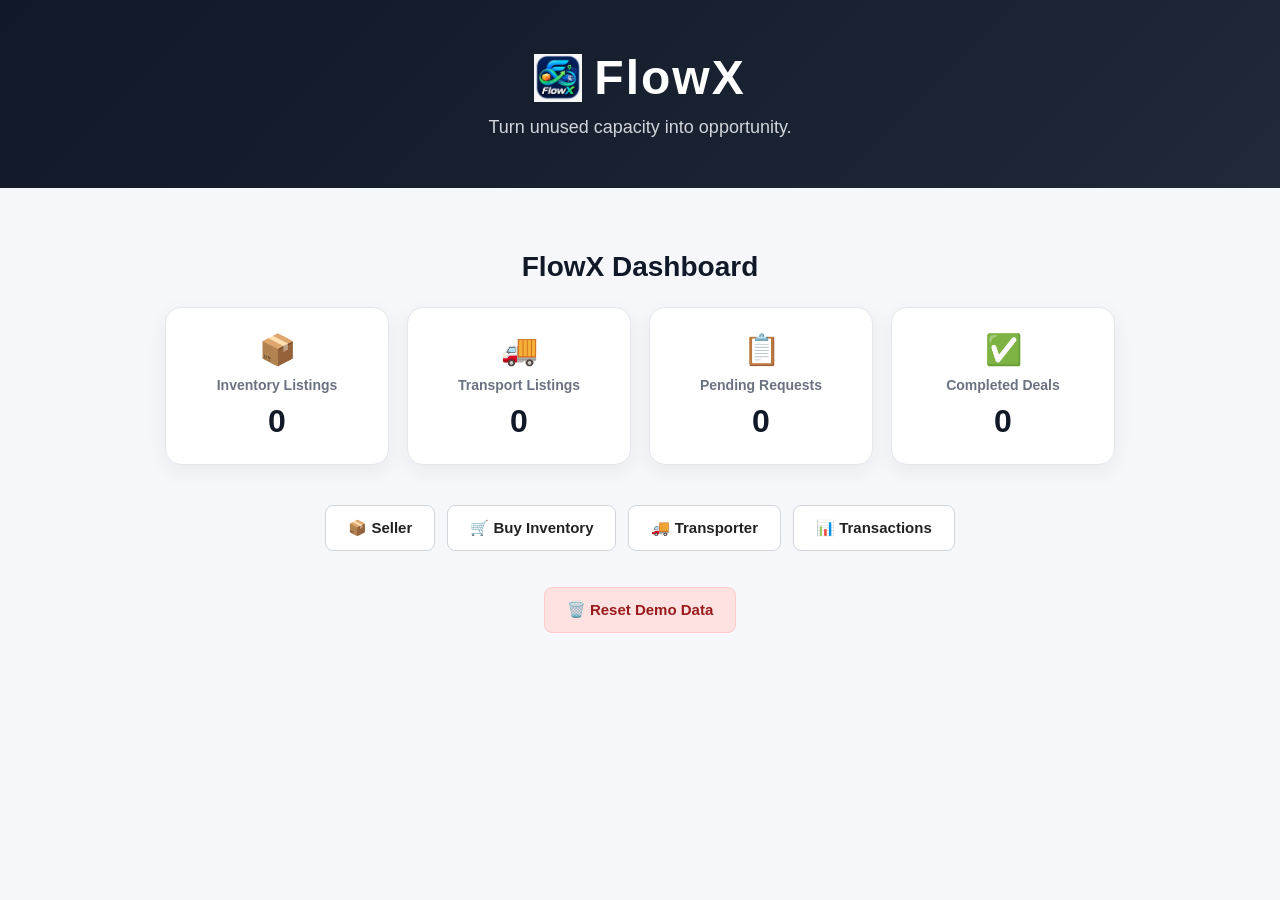
==== index.html @ 05cb62f9 "Enhance header with brand logo and layout Added a brand logo to the header and improved the layout." ====
<!DOCTYPE html>
<html lang="en">

<head>
    <meta charset="UTF-8">
    <meta name="viewport" content="width=device-width, initial-scale=1.0">

    <title>FlowX - Dashboard</title>

    <link rel="stylesheet" href="style.css">
</head>

<body>

    <header>
        <div class="brand">
    <img src="flowx-icon.png" alt="FlowX logo">
    <h1>FlowX</h1>
</div>
        <p>Turn unused capacity into opportunity.</p>
    </header>

    <main>

        <!-- =========================
             DASHBOARD
             ========================= -->

        <div id="dashboard">

            <h2>FlowX Dashboard</h2>

            <div class="dashboard-container">

                <div class="dashboard-card">
                    <h3>📦</h3>
                    <p>Inventory Listings</p>
                    <strong id="inventoryCount">0</strong>
                </div>

                <div class="dashboard-card">
                    <h3>🚚</h3>
                    <p>Transport Listings</p>
                    <strong id="transportCount">0</strong>
                </div>

                <div class="dashboard-card">
                    <h3>📋</h3>
                    <p>Pending Requests</p>
                    <strong id="requestCount">0</strong>
                </div>

                <div class="dashboard-card">
                    <h3>✅</h3>
                    <p>Completed Deals</p>
                    <strong id="transactionCount">0</strong>
                </div>

            </div>

        </div>


        <!-- =========================
             NAVIGATION
             ========================= -->

        <div class="flowx-navigation">

            <button onclick="window.location.href='seller.html'">
                📦 Seller
            </button>

            <button onclick="window.location.href='inventory.html'">
                🛒 Buy Inventory
            </button>

            <button onclick="window.location.href='transport.html'">
                🚚 Transporter
            </button>

            <button onclick="window.location.href='transactions.html'">
                📊 Transactions
            </button>

        </div>


        <!-- =========================
             RESET DEMO
             ========================= -->

        <button
            onclick="resetFlowXData()"
            class="reset-button">
            🗑️ Reset Demo Data
        </button>

        <div id="message"></div>

    </main>

    <script src="script.js"></script>

</body>

</html>
---- style.css ----
/* =========================
   FLOWX - MAIN STYLES
   ========================= */

* {
    box-sizing: border-box;
}

body {
    font-family: Arial, sans-serif;
    margin: 0;
    background: #f5f7fb;
    color: #222;
}


/* =========================
   HEADER
   ========================= */

header {
    background: linear-gradient(135deg, #111827, #1f2937);
    color: white;
    padding: 50px 20px;
    text-align: center;
}

header h1 {
    margin: 0;
    font-size: 48px;
    letter-spacing: 2px;
}

header p {
    margin: 12px 0 0;
    font-size: 18px;
    color: #d1d5db;
}


/* =========================
   MAIN
   ========================= */

main {
    max-width: 1100px;
    margin: auto;
    padding: 40px 20px;
    text-align: center;
}


/* =========================
   MAIN NAVIGATION BUTTONS
   ========================= */

main > button {
    background: white;
    color: #222;
    border: 1px solid #d1d5db;
    padding: 13px 22px;
    margin: 6px;
    border-radius: 8px;
    cursor: pointer;
    font-size: 15px;
    font-weight: 600;

    transition:
        transform 0.2s,
        box-shadow 0.2s,
        background 0.2s;
}

main > button:hover {
    transform: translateY(-2px);
    background: #f9fafb;
    box-shadow:
        0 5px 15px rgba(0, 0, 0, 0.08);
}


/* =========================
   FLOWX NAVIGATION
   ========================= */

.flowx-navigation {
    display: flex;
    justify-content: center;
    align-items: center;
    flex-wrap: wrap;
    gap: 12px;
    margin: 25px 0 30px;
}

.flowx-navigation button {
    background: white;
    color: #222;
    border: 1px solid #d1d5db;

    padding: 13px 22px;

    border-radius: 8px;
    cursor: pointer;

    font-size: 15px;
    font-weight: 600;

    transition:
        transform 0.2s,
        box-shadow 0.2s,
        background 0.2s;
}

.flowx-navigation button:hover {
    transform: translateY(-2px);
    background: #f9fafb;
    box-shadow:
        0 5px 15px rgba(0, 0, 0, 0.08);
}


/* =========================
   FORMS
   ========================= */

#sellerForm,
#transportForm {
    display: none;

    background: white;

    padding: 30px;
    margin: 35px auto;

    max-width: 520px;

    border-radius: 14px;

    box-shadow:
        0 8px 25px rgba(0, 0, 0, 0.08);

    text-align: center;
}

#sellerForm h2,
#transportForm h2 {
    margin-top: 0;
    margin-bottom: 25px;
    font-size: 24px;
}


/* =========================
   INPUTS
   ========================= */

input {
    display: block;

    width: 100%;
    max-width: 420px;

    padding: 13px 14px;

    margin: 12px auto;

    border: 1px solid #d1d5db;
    border-radius: 8px;

    font-size: 15px;

    outline: none;

    transition:
        border 0.2s,
        box-shadow 0.2s;
}

input:focus {
    border-color: #2563eb;

    box-shadow:
        0 0 0 3px rgba(37, 99, 235, 0.12);
}


/* =========================
   SELECT
   ========================= */

select {
    display: block;

    width: 100%;
    max-width: 420px;

    padding: 13px 14px;

    margin: 12px auto;

    border: 1px solid #d1d5db;
    border-radius: 8px;

    font-size: 15px;

    background: white;
    cursor: pointer;
}

select:focus {
    border-color: #2563eb;

    outline: none;

    box-shadow:
        0 0 0 3px rgba(37, 99, 235, 0.12);
}


/* =========================
   FORM BUTTONS
   ========================= */

#sellerForm button,
#transportForm button {
    background: #2563eb;

    color: white;

    border: none;

    padding: 13px 24px;

    border-radius: 8px;

    cursor: pointer;

    font-size: 15px;
    font-weight: 600;

    margin-top: 10px;

    transition:
        background 0.2s,
        transform 0.2s;
}

#sellerForm button:hover,
#transportForm button:hover {
    background: #1d4ed8;

    transform: translateY(-1px);
}


/* =========================
   MESSAGE AREA
   ========================= */

#message {
    margin-top: 40px;
}


/* =========================
   INVENTORY GRID
   ========================= */

.inventory-container {
    display: flex;

    flex-wrap: wrap;

    justify-content: center;

    gap: 22px;

    margin-top: 25px;
}


/* =========================
   INVENTORY CARD
   ========================= */

.inventory-card {
    background: white;

    width: 300px;

    padding: 24px;

    border-radius: 14px;

    text-align: left;

    border: 1px solid #e5e7eb;

    box-shadow:
        0 6px 20px rgba(0, 0, 0, 0.06);

    transition:
        transform 0.2s,
        box-shadow 0.2s;
}

.inventory-card:hover {
    transform: translateY(-4px);

    box-shadow:
        0 12px 28px rgba(0, 0, 0, 0.10);
}

.inventory-card h3 {
    margin-top: 0;

    margin-bottom: 18px;

    font-size: 20px;
}

.inventory-card p {
    margin: 9px 0;

    color: #4b5563;

    line-height: 1.5;
}


/* =========================
   INVENTORY INPUT
   ========================= */

.inventory-card label {
    display: block;

    margin-top: 18px;
    margin-bottom: 6px;

    font-weight: bold;

    color: #374151;
}

.inventory-card input {
    width: 100%;

    margin: 6px 0 12px;
}


/* =========================
   REQUEST BUTTON
   ========================= */

.request-button {
    width: 100%;

    margin: 12px 0 0;

    padding: 12px;

    background: #2563eb;

    color: white;

    border: none;

    border-radius: 8px;

    cursor: pointer;

    font-size: 15px;

    font-weight: 600;

    transition:
        background 0.2s,
        transform 0.2s;
}

.request-button:hover {
    background: #1d4ed8;

    transform: translateY(-1px);
}


/* =========================
   TRANSPORT MATCH
   ========================= */

.transport-match {
    margin-top: 18px;

    padding: 16px;

    background: #f0fdf4;

    border: 1px solid #bbf7d0;

    border-radius: 10px;
}

.transport-match h4 {
    margin-top: 0;

    margin-bottom: 12px;

    font-size: 16px;
}

.transport-match p {
    margin: 6px 0;

    color: #166534;
}


/* =========================
   GENERAL BUTTONS
   INSIDE REQUEST CARDS
   ========================= */

.inventory-card button:not(.request-button) {
    padding: 10px 14px;

    margin: 10px 5px 0 0;

    border: none;

    border-radius: 7px;

    cursor: pointer;

    background: #2563eb;

    color: white;

    font-size: 14px;
}

.inventory-card button:not(.request-button):hover {
    background: #1d4ed8;

    transform: translateY(-1px);
}


/* =========================
   RESET BUTTON
   ========================= */

.reset-button {
    background: #fee2e2 !important;

    color: #991b1b !important;

    border: 1px solid #fecaca !important;
}

.reset-button:hover {
    background: #fecaca !important;
}


/* =========================
   FLOWX DASHBOARD
   ========================= */

#dashboard {
    margin-bottom: 40px;
}

#dashboard h2 {
    margin-bottom: 24px;

    font-size: 28px;

    color: #111827;
}

.dashboard-container {
    display: grid;

    grid-template-columns: repeat(4, 1fr);

    gap: 18px;

    max-width: 950px;

    margin: auto;
}

.dashboard-card {
    background: white;

    padding: 24px 18px;

    border-radius: 16px;

    border: 1px solid #e5e7eb;

    box-shadow:
        0 6px 20px rgba(0, 0, 0, 0.06);

    transition:
        transform 0.2s,
        box-shadow 0.2s;
}

.dashboard-card:hover {
    transform: translateY(-4px);

    box-shadow:
        0 12px 28px rgba(0, 0, 0, 0.10);
}

.dashboard-card h3 {
    font-size: 30px;

    margin: 0 0 10px;
}

.dashboard-card p {
    margin: 0;

    color: #6b7280;

    font-size: 14px;

    font-weight: 600;
}

.dashboard-card strong {
    display: block;

    margin-top: 10px;

    font-size: 32px;

    color: #111827;
}


/* =========================
   MOBILE RESPONSIVE
   ========================= */

@media screen and (max-width: 600px) {

    header {
        padding: 35px 15px;
    }

    header h1 {
        font-size: 38px;
    }

    header p {
        font-size: 16px;
    }

    main {
        padding: 25px 15px;
    }

    main > button {
        width: 100%;
        max-width: 350px;
    }


    /* Navigation */

    .flowx-navigation {
        flex-direction: column;

        align-items: center;

        gap: 10px;

        margin: 20px 0 25px;
    }

    .flowx-navigation button {
        width: 100%;

        max-width: 350px;
    }


    /* Inventory */

    .inventory-card {
        width: 100%;

        max-width: 350px;
    }


    /* Forms */

    #sellerForm,
    #transportForm {
        width: 100%;

        padding: 22px;
    }


    /* Dashboard */

    #dashboard .dashboard-container {
        display: grid !important;

        grid-template-columns:
            repeat(2, minmax(0, 1fr)) !important;

        gap: 12px !important;

        width: 100%;
    }

    #dashboard .dashboard-card {
        width: auto !important;

        min-width: 0;

        padding: 18px 8px;
    }
}
.brand {
    display: flex;
    align-items: center;
    justify-content: center;
    gap: 12px;
}

.brand img {
    width: 48px;
    height: 48px;
    object-fit: contain;
}

.brand h1 {
    margin: 0;
}
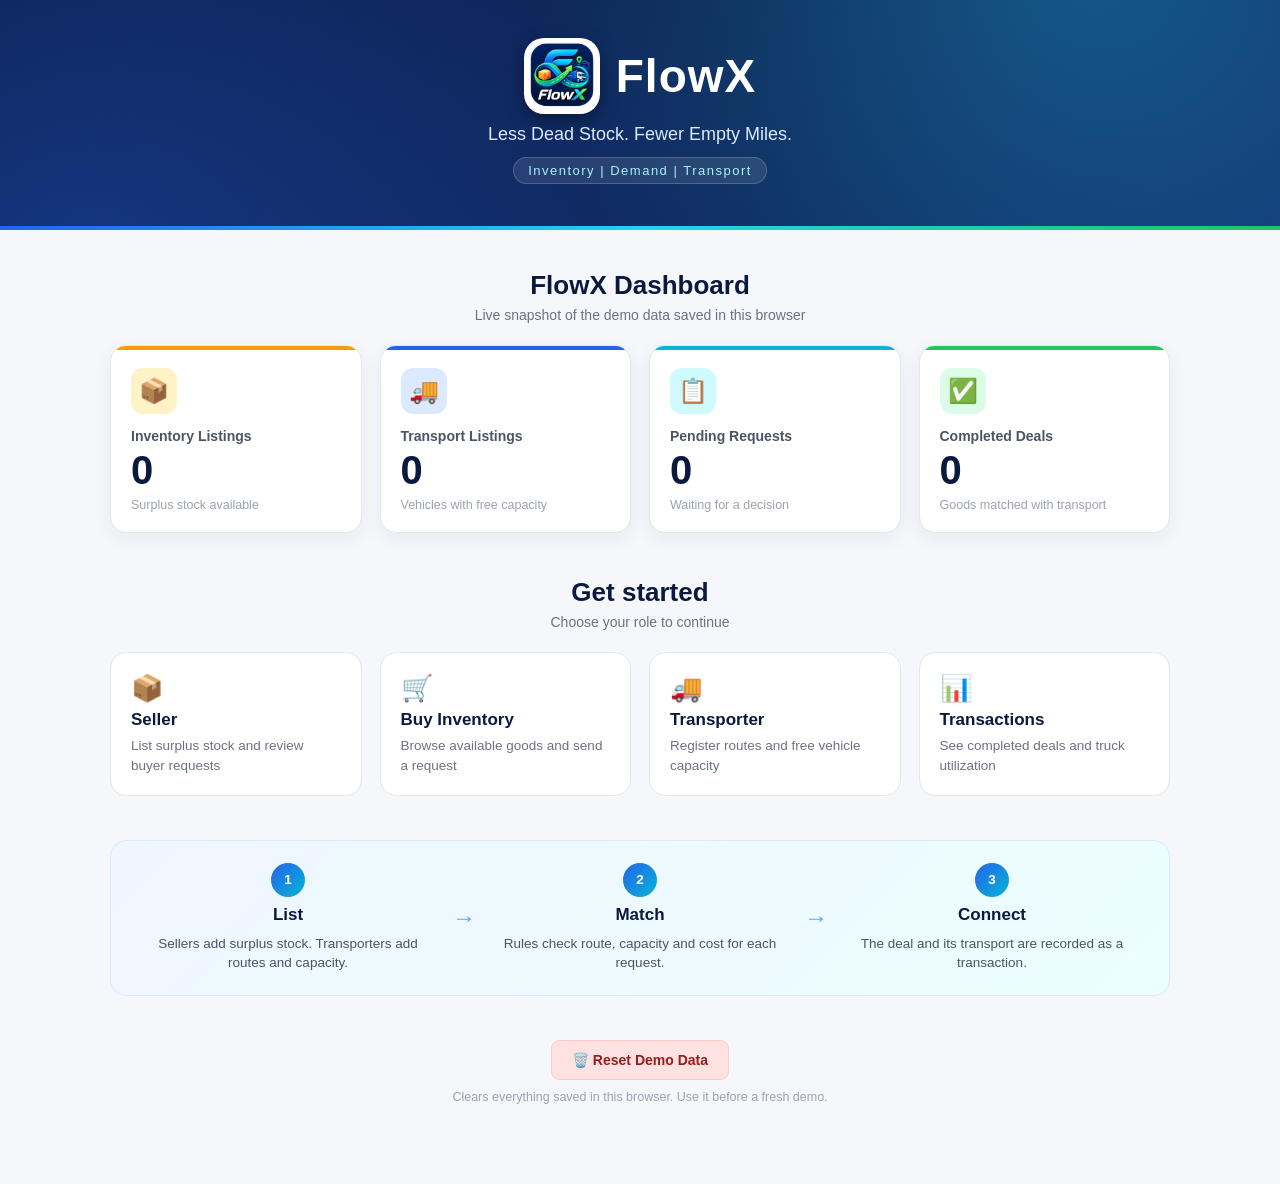
==== commit 438a7c3d: "Add files via upload" ====
--- a/index.html
+++ b/index.html
@@ -1,107 +1,166 @@
-<!DOCTYPE html>
-<html lang="en">
-
-<head>
-    <meta charset="UTF-8">
-    <meta name="viewport" content="width=device-width, initial-scale=1.0">
-
-    <title>FlowX - Dashboard</title>
-
-    <link rel="stylesheet" href="style.css">
-</head>
-
-<body>
-
-    <header>
-        <div class="brand">
-    <img src="flowx-icon.png" alt="FlowX logo">
-    <h1>FlowX</h1>
-</div>
-        <p>Turn unused capacity into opportunity.</p>
-    </header>
-
-    <main>
-
-        <!-- =========================
-             DASHBOARD
-             ========================= -->
-
-        <div id="dashboard">
-
-            <h2>FlowX Dashboard</h2>
-
-            <div class="dashboard-container">
-
-                <div class="dashboard-card">
-                    <h3>📦</h3>
-                    <p>Inventory Listings</p>
-                    <strong id="inventoryCount">0</strong>
-                </div>
-
-                <div class="dashboard-card">
-                    <h3>🚚</h3>
-                    <p>Transport Listings</p>
-                    <strong id="transportCount">0</strong>
-                </div>
-
-                <div class="dashboard-card">
-                    <h3>📋</h3>
-                    <p>Pending Requests</p>
-                    <strong id="requestCount">0</strong>
-                </div>
-
-                <div class="dashboard-card">
-                    <h3>✅</h3>
-                    <p>Completed Deals</p>
-                    <strong id="transactionCount">0</strong>
-                </div>
-
-            </div>
-
-        </div>
-
-
-        <!-- =========================
-             NAVIGATION
-             ========================= -->
-
-        <div class="flowx-navigation">
-
-            <button onclick="window.location.href='seller.html'">
-                📦 Seller
-            </button>
-
-            <button onclick="window.location.href='inventory.html'">
-                🛒 Buy Inventory
-            </button>
-
-            <button onclick="window.location.href='transport.html'">
-                🚚 Transporter
-            </button>
-
-            <button onclick="window.location.href='transactions.html'">
-                📊 Transactions
-            </button>
-
-        </div>
-
-
-        <!-- =========================
-             RESET DEMO
-             ========================= -->
-
-        <button
-            onclick="resetFlowXData()"
-            class="reset-button">
-            🗑️ Reset Demo Data
-        </button>
-
-        <div id="message"></div>
-
-    </main>
-
-    <script src="script.js"></script>
-
-</body>
-
-</html>
+<!DOCTYPE html>
+<html lang="en">
+
+<head>
+    <meta charset="UTF-8">
+    <meta name="viewport" content="width=device-width, initial-scale=1.0">
+
+    <title>FlowX - Dashboard</title>
+
+    <link rel="stylesheet" href="style.css">
+</head>
+
+<body>
+
+    <header>
+        <div class="brand">
+            <img src="flowx-icon.png" alt="FlowX logo">
+            <h1>FlowX</h1>
+        </div>
+        <p>Less Dead Stock. Fewer Empty Miles.</p>
+        <span class="header-sub">Inventory | Demand | Transport</span>
+    </header>
+
+    <main>
+
+        <!-- =========================
+             DASHBOARD
+             ========================= -->
+
+        <section id="dashboard">
+
+            <div class="section-head">
+                <h2>FlowX Dashboard</h2>
+                <p>Live snapshot of the demo data saved in this browser</p>
+            </div>
+
+            <div class="dashboard-container">
+
+                <div class="dashboard-card card-inventory">
+                    <span class="card-icon">📦</span>
+                    <p>Inventory Listings</p>
+                    <strong id="inventoryCount">0</strong>
+                    <small>Surplus stock available</small>
+                </div>
+
+                <div class="dashboard-card card-transport">
+                    <span class="card-icon">🚚</span>
+                    <p>Transport Listings</p>
+                    <strong id="transportCount">0</strong>
+                    <small>Vehicles with free capacity</small>
+                </div>
+
+                <div class="dashboard-card card-requests">
+                    <span class="card-icon">📋</span>
+                    <p>Pending Requests</p>
+                    <strong id="requestCount">0</strong>
+                    <small>Waiting for a decision</small>
+                </div>
+
+                <div class="dashboard-card card-deals">
+                    <span class="card-icon">✅</span>
+                    <p>Completed Deals</p>
+                    <strong id="transactionCount">0</strong>
+                    <small>Goods matched with transport</small>
+                </div>
+
+            </div>
+
+        </section>
+
+
+        <!-- =========================
+             QUICK ACTIONS
+             ========================= -->
+
+        <section class="actions-section">
+
+            <div class="section-head">
+                <h2>Get started</h2>
+                <p>Choose your role to continue</p>
+            </div>
+
+            <div class="action-grid">
+
+                <button class="action-card" onclick="window.location.href='seller.html'">
+                    <span class="action-icon">📦</span>
+                    <span class="action-title">Seller</span>
+                    <span class="action-text">List surplus stock and review buyer requests</span>
+                </button>
+
+                <button class="action-card" onclick="window.location.href='inventory.html'">
+                    <span class="action-icon">🛒</span>
+                    <span class="action-title">Buy Inventory</span>
+                    <span class="action-text">Browse available goods and send a request</span>
+                </button>
+
+                <button class="action-card" onclick="window.location.href='transport.html'">
+                    <span class="action-icon">🚚</span>
+                    <span class="action-title">Transporter</span>
+                    <span class="action-text">Register routes and free vehicle capacity</span>
+                </button>
+
+                <button class="action-card" onclick="window.location.href='transactions.html'">
+                    <span class="action-icon">📊</span>
+                    <span class="action-title">Transactions</span>
+                    <span class="action-text">See completed deals and truck utilization</span>
+                </button>
+
+            </div>
+
+        </section>
+
+
+        <!-- =========================
+             HOW IT WORKS
+             ========================= -->
+
+        <section class="flow-section">
+
+            <div class="flow-step">
+                <span class="flow-number">1</span>
+                <strong>List</strong>
+                <span>Sellers add surplus stock. Transporters add routes and capacity.</span>
+            </div>
+
+            <span class="flow-arrow">→</span>
+
+            <div class="flow-step">
+                <span class="flow-number">2</span>
+                <strong>Match</strong>
+                <span>Rules check route, capacity and cost for each request.</span>
+            </div>
+
+            <span class="flow-arrow">→</span>
+
+            <div class="flow-step">
+                <span class="flow-number">3</span>
+                <strong>Connect</strong>
+                <span>The deal and its transport are recorded as a transaction.</span>
+            </div>
+
+        </section>
+
+
+        <!-- =========================
+             RESET DEMO
+             ========================= -->
+
+        <div class="demo-tools">
+            <button
+                onclick="resetFlowXData()"
+                class="reset-button">
+                🗑️ Reset Demo Data
+            </button>
+            <p>Clears everything saved in this browser. Use it before a fresh demo.</p>
+        </div>
+
+        <div id="message"></div>
+
+    </main>
+
+    <script src="script.js"></script>
+
+</body>
+
+</html>
--- a/style.css
+++ b/style.css
@@ -1,649 +1,895 @@
-/* =========================
-   FLOWX - MAIN STYLES
-   ========================= */
-
-* {
-    box-sizing: border-box;
-}
-
-body {
-    font-family: Arial, sans-serif;
-    margin: 0;
-    background: #f5f7fb;
-    color: #222;
-}
-
-
-/* =========================
-   HEADER
-   ========================= */
-
-header {
-    background: linear-gradient(135deg, #111827, #1f2937);
-    color: white;
-    padding: 50px 20px;
-    text-align: center;
-}
-
-header h1 {
-    margin: 0;
-    font-size: 48px;
-    letter-spacing: 2px;
-}
-
-header p {
-    margin: 12px 0 0;
-    font-size: 18px;
-    color: #d1d5db;
-}
-
-
-/* =========================
-   MAIN
-   ========================= */
-
-main {
-    max-width: 1100px;
-    margin: auto;
-    padding: 40px 20px;
-    text-align: center;
-}
-
-
-/* =========================
-   MAIN NAVIGATION BUTTONS
-   ========================= */
-
-main > button {
-    background: white;
-    color: #222;
-    border: 1px solid #d1d5db;
-    padding: 13px 22px;
-    margin: 6px;
-    border-radius: 8px;
-    cursor: pointer;
-    font-size: 15px;
-    font-weight: 600;
-
-    transition:
-        transform 0.2s,
-        box-shadow 0.2s,
-        background 0.2s;
-}
-
-main > button:hover {
-    transform: translateY(-2px);
-    background: #f9fafb;
-    box-shadow:
-        0 5px 15px rgba(0, 0, 0, 0.08);
-}
-
-
-/* =========================
-   FLOWX NAVIGATION
-   ========================= */
-
-.flowx-navigation {
-    display: flex;
-    justify-content: center;
-    align-items: center;
-    flex-wrap: wrap;
-    gap: 12px;
-    margin: 25px 0 30px;
-}
-
-.flowx-navigation button {
-    background: white;
-    color: #222;
-    border: 1px solid #d1d5db;
-
-    padding: 13px 22px;
-
-    border-radius: 8px;
-    cursor: pointer;
-
-    font-size: 15px;
-    font-weight: 600;
-
-    transition:
-        transform 0.2s,
-        box-shadow 0.2s,
-        background 0.2s;
-}
-
-.flowx-navigation button:hover {
-    transform: translateY(-2px);
-    background: #f9fafb;
-    box-shadow:
-        0 5px 15px rgba(0, 0, 0, 0.08);
-}
-
-
-/* =========================
-   FORMS
-   ========================= */
-
-#sellerForm,
-#transportForm {
-    display: none;
-
-    background: white;
-
-    padding: 30px;
-    margin: 35px auto;
-
-    max-width: 520px;
-
-    border-radius: 14px;
-
-    box-shadow:
-        0 8px 25px rgba(0, 0, 0, 0.08);
-
-    text-align: center;
-}
-
-#sellerForm h2,
-#transportForm h2 {
-    margin-top: 0;
-    margin-bottom: 25px;
-    font-size: 24px;
-}
-
-
-/* =========================
-   INPUTS
-   ========================= */
-
-input {
-    display: block;
-
-    width: 100%;
-    max-width: 420px;
-
-    padding: 13px 14px;
-
-    margin: 12px auto;
-
-    border: 1px solid #d1d5db;
-    border-radius: 8px;
-
-    font-size: 15px;
-
-    outline: none;
-
-    transition:
-        border 0.2s,
-        box-shadow 0.2s;
-}
-
-input:focus {
-    border-color: #2563eb;
-
-    box-shadow:
-        0 0 0 3px rgba(37, 99, 235, 0.12);
-}
-
-
-/* =========================
-   SELECT
-   ========================= */
-
-select {
-    display: block;
-
-    width: 100%;
-    max-width: 420px;
-
-    padding: 13px 14px;
-
-    margin: 12px auto;
-
-    border: 1px solid #d1d5db;
-    border-radius: 8px;
-
-    font-size: 15px;
-
-    background: white;
-    cursor: pointer;
-}
-
-select:focus {
-    border-color: #2563eb;
-
-    outline: none;
-
-    box-shadow:
-        0 0 0 3px rgba(37, 99, 235, 0.12);
-}
-
-
-/* =========================
-   FORM BUTTONS
-   ========================= */
-
-#sellerForm button,
-#transportForm button {
-    background: #2563eb;
-
-    color: white;
-
-    border: none;
-
-    padding: 13px 24px;
-
-    border-radius: 8px;
-
-    cursor: pointer;
-
-    font-size: 15px;
-    font-weight: 600;
-
-    margin-top: 10px;
-
-    transition:
-        background 0.2s,
-        transform 0.2s;
-}
-
-#sellerForm button:hover,
-#transportForm button:hover {
-    background: #1d4ed8;
-
-    transform: translateY(-1px);
-}
-
-
-/* =========================
-   MESSAGE AREA
-   ========================= */
-
-#message {
-    margin-top: 40px;
-}
-
-
-/* =========================
-   INVENTORY GRID
-   ========================= */
-
-.inventory-container {
-    display: flex;
-
-    flex-wrap: wrap;
-
-    justify-content: center;
-
-    gap: 22px;
-
-    margin-top: 25px;
-}
-
-
-/* =========================
-   INVENTORY CARD
-   ========================= */
-
-.inventory-card {
-    background: white;
-
-    width: 300px;
-
-    padding: 24px;
-
-    border-radius: 14px;
-
-    text-align: left;
-
-    border: 1px solid #e5e7eb;
-
-    box-shadow:
-        0 6px 20px rgba(0, 0, 0, 0.06);
-
-    transition:
-        transform 0.2s,
-        box-shadow 0.2s;
-}
-
-.inventory-card:hover {
-    transform: translateY(-4px);
-
-    box-shadow:
-        0 12px 28px rgba(0, 0, 0, 0.10);
-}
-
-.inventory-card h3 {
-    margin-top: 0;
-
-    margin-bottom: 18px;
-
-    font-size: 20px;
-}
-
-.inventory-card p {
-    margin: 9px 0;
-
-    color: #4b5563;
-
-    line-height: 1.5;
-}
-
-
-/* =========================
-   INVENTORY INPUT
-   ========================= */
-
-.inventory-card label {
-    display: block;
-
-    margin-top: 18px;
-    margin-bottom: 6px;
-
-    font-weight: bold;
-
-    color: #374151;
-}
-
-.inventory-card input {
-    width: 100%;
-
-    margin: 6px 0 12px;
-}
-
-
-/* =========================
-   REQUEST BUTTON
-   ========================= */
-
-.request-button {
-    width: 100%;
-
-    margin: 12px 0 0;
-
-    padding: 12px;
-
-    background: #2563eb;
-
-    color: white;
-
-    border: none;
-
-    border-radius: 8px;
-
-    cursor: pointer;
-
-    font-size: 15px;
-
-    font-weight: 600;
-
-    transition:
-        background 0.2s,
-        transform 0.2s;
-}
-
-.request-button:hover {
-    background: #1d4ed8;
-
-    transform: translateY(-1px);
-}
-
-
-/* =========================
-   TRANSPORT MATCH
-   ========================= */
-
-.transport-match {
-    margin-top: 18px;
-
-    padding: 16px;
-
-    background: #f0fdf4;
-
-    border: 1px solid #bbf7d0;
-
-    border-radius: 10px;
-}
-
-.transport-match h4 {
-    margin-top: 0;
-
-    margin-bottom: 12px;
-
-    font-size: 16px;
-}
-
-.transport-match p {
-    margin: 6px 0;
-
-    color: #166534;
-}
-
-
-/* =========================
-   GENERAL BUTTONS
-   INSIDE REQUEST CARDS
-   ========================= */
-
-.inventory-card button:not(.request-button) {
-    padding: 10px 14px;
-
-    margin: 10px 5px 0 0;
-
-    border: none;
-
-    border-radius: 7px;
-
-    cursor: pointer;
-
-    background: #2563eb;
-
-    color: white;
-
-    font-size: 14px;
-}
-
-.inventory-card button:not(.request-button):hover {
-    background: #1d4ed8;
-
-    transform: translateY(-1px);
-}
-
-
-/* =========================
-   RESET BUTTON
-   ========================= */
-
-.reset-button {
-    background: #fee2e2 !important;
-
-    color: #991b1b !important;
-
-    border: 1px solid #fecaca !important;
-}
-
-.reset-button:hover {
-    background: #fecaca !important;
-}
-
-
-/* =========================
-   FLOWX DASHBOARD
-   ========================= */
-
-#dashboard {
-    margin-bottom: 40px;
-}
-
-#dashboard h2 {
-    margin-bottom: 24px;
-
-    font-size: 28px;
-
-    color: #111827;
-}
-
-.dashboard-container {
-    display: grid;
-
-    grid-template-columns: repeat(4, 1fr);
-
-    gap: 18px;
-
-    max-width: 950px;
-
-    margin: auto;
-}
-
-.dashboard-card {
-    background: white;
-
-    padding: 24px 18px;
-
-    border-radius: 16px;
-
-    border: 1px solid #e5e7eb;
-
-    box-shadow:
-        0 6px 20px rgba(0, 0, 0, 0.06);
-
-    transition:
-        transform 0.2s,
-        box-shadow 0.2s;
-}
-
-.dashboard-card:hover {
-    transform: translateY(-4px);
-
-    box-shadow:
-        0 12px 28px rgba(0, 0, 0, 0.10);
-}
-
-.dashboard-card h3 {
-    font-size: 30px;
-
-    margin: 0 0 10px;
-}
-
-.dashboard-card p {
-    margin: 0;
-
-    color: #6b7280;
-
-    font-size: 14px;
-
-    font-weight: 600;
-}
-
-.dashboard-card strong {
-    display: block;
-
-    margin-top: 10px;
-
-    font-size: 32px;
-
-    color: #111827;
-}
-
-
-/* =========================
-   MOBILE RESPONSIVE
-   ========================= */
-
-@media screen and (max-width: 600px) {
-
-    header {
-        padding: 35px 15px;
-    }
-
-    header h1 {
-        font-size: 38px;
-    }
-
-    header p {
-        font-size: 16px;
-    }
-
-    main {
-        padding: 25px 15px;
-    }
-
-    main > button {
-        width: 100%;
-        max-width: 350px;
-    }
-
-
-    /* Navigation */
-
-    .flowx-navigation {
-        flex-direction: column;
-
-        align-items: center;
-
-        gap: 10px;
-
-        margin: 20px 0 25px;
-    }
-
-    .flowx-navigation button {
-        width: 100%;
-
-        max-width: 350px;
-    }
-
-
-    /* Inventory */
-
-    .inventory-card {
-        width: 100%;
-
-        max-width: 350px;
-    }
-
-
-    /* Forms */
-
-    #sellerForm,
-    #transportForm {
-        width: 100%;
-
-        padding: 22px;
-    }
-
-
-    /* Dashboard */
-
-    #dashboard .dashboard-container {
-        display: grid !important;
-
-        grid-template-columns:
-            repeat(2, minmax(0, 1fr)) !important;
-
-        gap: 12px !important;
-
-        width: 100%;
-    }
-
-    #dashboard .dashboard-card {
-        width: auto !important;
-
-        min-width: 0;
-
-        padding: 18px 8px;
-    }
-}
-.brand {
-    display: flex;
-    align-items: center;
-    justify-content: center;
-    gap: 12px;
-}
-
-.brand img {
-    width: 48px;
-    height: 48px;
-    object-fit: contain;
-}
-
-.brand h1 {
-    margin: 0;
-}
+/* =========================
+   FLOWX - MAIN STYLES
+   ========================= */
+
+* {
+    box-sizing: border-box;
+}
+
+body {
+    font-family: Arial, sans-serif;
+    margin: 0;
+    background: #f5f7fb;
+    color: #222;
+}
+
+
+/* =========================
+   HEADER
+   ========================= */
+
+header {
+    position: relative;
+    background:
+        radial-gradient(circle at 85% -20%, rgba(34, 211, 238, 0.28), transparent 50%),
+        radial-gradient(circle at 5% 120%, rgba(37, 99, 235, 0.35), transparent 55%),
+        linear-gradient(135deg, #0a1a3f, #12306e);
+    color: white;
+    padding: 38px 20px 46px;
+    text-align: center;
+}
+
+header::after {
+    content: "";
+    position: absolute;
+    left: 0;
+    right: 0;
+    bottom: 0;
+    height: 4px;
+    background: linear-gradient(90deg, #2563eb, #22d3ee, #22c55e);
+}
+
+header h1 {
+    margin: 0;
+    font-size: 46px;
+    letter-spacing: 1px;
+}
+
+header p {
+    margin: 10px 0 0;
+    font-size: 18px;
+    color: #dbeafe;
+}
+
+.header-sub {
+    display: inline-block;
+    margin-top: 12px;
+    padding: 5px 14px;
+    border-radius: 999px;
+    background: rgba(255, 255, 255, 0.10);
+    border: 1px solid rgba(255, 255, 255, 0.18);
+    font-size: 13px;
+    letter-spacing: 1.5px;
+    color: #a5f3fc;
+}
+
+
+/* =========================
+   MAIN
+   ========================= */
+
+main {
+    max-width: 1100px;
+    margin: auto;
+    padding: 40px 20px;
+    text-align: center;
+}
+
+
+/* =========================
+   MAIN NAVIGATION BUTTONS
+   ========================= */
+
+main > button {
+    background: white;
+    color: #222;
+    border: 1px solid #d1d5db;
+    padding: 13px 22px;
+    margin: 6px;
+    border-radius: 8px;
+    cursor: pointer;
+    font-size: 15px;
+    font-weight: 600;
+
+    transition:
+        transform 0.2s,
+        box-shadow 0.2s,
+        background 0.2s;
+}
+
+main > button:hover {
+    transform: translateY(-2px);
+    background: #f9fafb;
+    box-shadow:
+        0 5px 15px rgba(0, 0, 0, 0.08);
+}
+
+
+/* =========================
+   FLOWX NAVIGATION
+   ========================= */
+
+.flowx-navigation {
+    display: flex;
+    justify-content: center;
+    align-items: center;
+    flex-wrap: wrap;
+    gap: 12px;
+    margin: 25px 0 30px;
+}
+
+.flowx-navigation button {
+    background: white;
+    color: #222;
+    border: 1px solid #d1d5db;
+
+    padding: 13px 22px;
+
+    border-radius: 8px;
+    cursor: pointer;
+
+    font-size: 15px;
+    font-weight: 600;
+
+    transition:
+        transform 0.2s,
+        box-shadow 0.2s,
+        background 0.2s;
+}
+
+.flowx-navigation button:hover {
+    transform: translateY(-2px);
+    background: #f9fafb;
+    box-shadow:
+        0 5px 15px rgba(0, 0, 0, 0.08);
+}
+
+
+/* =========================
+   FORMS
+   ========================= */
+
+#sellerForm,
+#transportForm {
+    display: none;
+
+    background: white;
+
+    padding: 30px;
+    margin: 35px auto;
+
+    max-width: 520px;
+
+    border-radius: 14px;
+
+    box-shadow:
+        0 8px 25px rgba(0, 0, 0, 0.08);
+
+    text-align: center;
+}
+
+#sellerForm h2,
+#transportForm h2 {
+    margin-top: 0;
+    margin-bottom: 25px;
+    font-size: 24px;
+}
+
+
+/* =========================
+   INPUTS
+   ========================= */
+
+input {
+    display: block;
+
+    width: 100%;
+    max-width: 420px;
+
+    padding: 13px 14px;
+
+    margin: 12px auto;
+
+    border: 1px solid #d1d5db;
+    border-radius: 8px;
+
+    font-size: 15px;
+
+    outline: none;
+
+    transition:
+        border 0.2s,
+        box-shadow 0.2s;
+}
+
+input:focus {
+    border-color: #2563eb;
+
+    box-shadow:
+        0 0 0 3px rgba(37, 99, 235, 0.12);
+}
+
+
+/* =========================
+   SELECT
+   ========================= */
+
+select {
+    display: block;
+
+    width: 100%;
+    max-width: 420px;
+
+    padding: 13px 14px;
+
+    margin: 12px auto;
+
+    border: 1px solid #d1d5db;
+    border-radius: 8px;
+
+    font-size: 15px;
+
+    background: white;
+    cursor: pointer;
+}
+
+select:focus {
+    border-color: #2563eb;
+
+    outline: none;
+
+    box-shadow:
+        0 0 0 3px rgba(37, 99, 235, 0.12);
+}
+
+
+/* =========================
+   FORM BUTTONS
+   ========================= */
+
+#sellerForm button,
+#transportForm button {
+    background: #2563eb;
+
+    color: white;
+
+    border: none;
+
+    padding: 13px 24px;
+
+    border-radius: 8px;
+
+    cursor: pointer;
+
+    font-size: 15px;
+    font-weight: 600;
+
+    margin-top: 10px;
+
+    transition:
+        background 0.2s,
+        transform 0.2s;
+}
+
+#sellerForm button:hover,
+#transportForm button:hover {
+    background: #1d4ed8;
+
+    transform: translateY(-1px);
+}
+
+
+/* =========================
+   MESSAGE AREA
+   ========================= */
+
+#message {
+    margin-top: 40px;
+}
+
+
+/* =========================
+   INVENTORY GRID
+   ========================= */
+
+.inventory-container {
+    display: flex;
+
+    flex-wrap: wrap;
+
+    justify-content: center;
+
+    gap: 22px;
+
+    margin-top: 25px;
+}
+
+
+/* =========================
+   INVENTORY CARD
+   ========================= */
+
+.inventory-card {
+    background: white;
+
+    width: 300px;
+
+    padding: 24px;
+
+    border-radius: 14px;
+
+    text-align: left;
+
+    border: 1px solid #e5e7eb;
+
+    box-shadow:
+        0 6px 20px rgba(0, 0, 0, 0.06);
+
+    transition:
+        transform 0.2s,
+        box-shadow 0.2s;
+}
+
+.inventory-card:hover {
+    transform: translateY(-4px);
+
+    box-shadow:
+        0 12px 28px rgba(0, 0, 0, 0.10);
+}
+
+.inventory-card h3 {
+    margin-top: 0;
+
+    margin-bottom: 18px;
+
+    font-size: 20px;
+}
+
+.inventory-card p {
+    margin: 9px 0;
+
+    color: #4b5563;
+
+    line-height: 1.5;
+}
+
+
+/* =========================
+   INVENTORY INPUT
+   ========================= */
+
+.inventory-card label {
+    display: block;
+
+    margin-top: 18px;
+    margin-bottom: 6px;
+
+    font-weight: bold;
+
+    color: #374151;
+}
+
+.inventory-card input {
+    width: 100%;
+
+    margin: 6px 0 12px;
+}
+
+
+/* =========================
+   REQUEST BUTTON
+   ========================= */
+
+.request-button {
+    width: 100%;
+
+    margin: 12px 0 0;
+
+    padding: 12px;
+
+    background: #2563eb;
+
+    color: white;
+
+    border: none;
+
+    border-radius: 8px;
+
+    cursor: pointer;
+
+    font-size: 15px;
+
+    font-weight: 600;
+
+    transition:
+        background 0.2s,
+        transform 0.2s;
+}
+
+.request-button:hover {
+    background: #1d4ed8;
+
+    transform: translateY(-1px);
+}
+
+
+/* =========================
+   TRANSPORT MATCH
+   ========================= */
+
+.transport-match {
+    margin-top: 18px;
+
+    padding: 16px;
+
+    background: #f0fdf4;
+
+    border: 1px solid #bbf7d0;
+
+    border-radius: 10px;
+}
+
+.transport-match h4 {
+    margin-top: 0;
+
+    margin-bottom: 12px;
+
+    font-size: 16px;
+}
+
+.transport-match p {
+    margin: 6px 0;
+
+    color: #166534;
+}
+
+
+/* =========================
+   GENERAL BUTTONS
+   INSIDE REQUEST CARDS
+   ========================= */
+
+.inventory-card button:not(.request-button) {
+    padding: 10px 14px;
+
+    margin: 10px 5px 0 0;
+
+    border: none;
+
+    border-radius: 7px;
+
+    cursor: pointer;
+
+    background: #2563eb;
+
+    color: white;
+
+    font-size: 14px;
+}
+
+.inventory-card button:not(.request-button):hover {
+    background: #1d4ed8;
+
+    transform: translateY(-1px);
+}
+
+
+/* =========================
+   RESET BUTTON
+   ========================= */
+
+.reset-button {
+    background: #fee2e2 !important;
+
+    color: #991b1b !important;
+
+    border: 1px solid #fecaca !important;
+}
+
+.reset-button:hover {
+    background: #fecaca !important;
+}
+
+
+/* =========================
+   MOBILE RESPONSIVE
+   ========================= */
+
+@media screen and (max-width: 600px) {
+
+    header {
+        padding: 35px 15px;
+    }
+
+    header h1 {
+        font-size: 38px;
+    }
+
+    header p {
+        font-size: 16px;
+    }
+
+    main {
+        padding: 25px 15px;
+    }
+
+    main > button {
+        width: 100%;
+        max-width: 350px;
+    }
+
+
+    /* Navigation */
+
+    .flowx-navigation {
+        flex-direction: column;
+
+        align-items: center;
+
+        gap: 10px;
+
+        margin: 20px 0 25px;
+    }
+
+    .flowx-navigation button {
+        width: 100%;
+
+        max-width: 350px;
+    }
+
+
+    /* Inventory */
+
+    .inventory-card {
+        width: 100%;
+
+        max-width: 350px;
+    }
+
+
+    /* Forms */
+
+    #sellerForm,
+    #transportForm {
+        width: 100%;
+
+        padding: 22px;
+    }
+}
+.brand {
+    display: flex;
+    align-items: center;
+    justify-content: center;
+    gap: 16px;
+    margin-bottom: 8px;
+}
+
+.brand img {
+    width: 76px;
+    height: 76px;
+    object-fit: contain;
+    background: white;
+    border-radius: 20px;
+    padding: 2px;
+    box-shadow: 0 6px 18px rgba(0, 0, 0, 0.35);
+}
+
+.brand h1 {
+    margin: 0;
+}
+@media (max-width: 600px) {
+    .brand img {
+        width: 64px;
+        height: 64px;
+    }
+
+    .brand {
+        gap: 12px;
+    }
+}
+#sellInventoryBtn,
+#viewRequestsBtn,
+#addTransportBtn,
+#availableTransportBtn,
+#transportRequestsBtn {
+    transition: 0.2s ease;
+}
+
+#sellInventoryBtn.active,
+#viewRequestsBtn.active,
+#addTransportBtn.active,
+#availableTransportBtn.active,
+#transportRequestsBtn.active {
+    background-color: #01ffff;
+    color: black;
+}
+
+
+/* =========================
+   DASHBOARD
+   ========================= */
+
+.section-head {
+    margin-bottom: 22px;
+}
+
+.section-head h2 {
+    margin: 0;
+    font-size: 26px;
+    color: #0a1a3f;
+}
+
+.section-head p {
+    margin: 6px 0 0;
+    color: #6b7280;
+    font-size: 14px;
+}
+
+#dashboard {
+    margin-bottom: 44px;
+}
+
+.dashboard-container {
+    display: grid;
+    grid-template-columns: repeat(4, minmax(0, 1fr));
+    gap: 18px;
+}
+
+.dashboard-card {
+    --accent: #2563eb;
+    --tint: #dbeafe;
+
+    position: relative;
+    overflow: hidden;
+
+    background: white;
+    padding: 22px 20px 20px;
+    border-radius: 16px;
+    border: 1px solid #e5e7eb;
+    text-align: left;
+
+    box-shadow: 0 6px 20px rgba(10, 26, 63, 0.06);
+
+    transition: transform 0.2s, box-shadow 0.2s;
+}
+
+.dashboard-card::before {
+    content: "";
+    position: absolute;
+    top: 0;
+    left: 0;
+    right: 0;
+    height: 4px;
+    background: var(--accent);
+}
+
+.dashboard-card:hover {
+    transform: translateY(-4px);
+    box-shadow: 0 14px 30px rgba(10, 26, 63, 0.12);
+}
+
+.card-inventory { --accent: #f59e0b; --tint: #fef3c7; }
+.card-transport { --accent: #2563eb; --tint: #dbeafe; }
+.card-requests  { --accent: #06b6d4; --tint: #cffafe; }
+.card-deals     { --accent: #22c55e; --tint: #dcfce7; }
+
+.card-icon {
+    display: inline-flex;
+    align-items: center;
+    justify-content: center;
+    width: 46px;
+    height: 46px;
+    border-radius: 12px;
+    background: var(--tint);
+    font-size: 24px;
+}
+
+.dashboard-card p {
+    margin: 14px 0 0;
+    color: #4b5563;
+    font-size: 14px;
+    font-weight: 600;
+}
+
+.dashboard-card strong {
+    display: block;
+    margin-top: 4px;
+    font-size: 40px;
+    line-height: 1.1;
+    color: #0a1a3f;
+}
+
+.dashboard-card small {
+    display: block;
+    margin-top: 6px;
+    color: #9ca3af;
+    font-size: 12.5px;
+}
+
+
+/* =========================
+   QUICK ACTIONS
+   ========================= */
+
+.actions-section {
+    margin-bottom: 44px;
+}
+
+.action-grid {
+    display: grid;
+    grid-template-columns: repeat(4, minmax(0, 1fr));
+    gap: 18px;
+}
+
+main > .actions-section button,
+.action-card {
+    display: flex;
+    flex-direction: column;
+    align-items: flex-start;
+    gap: 6px;
+
+    margin: 0;
+    padding: 20px;
+
+    background: white;
+    border: 1px solid #e5e7eb;
+    border-radius: 16px;
+
+    text-align: left;
+    font-family: inherit;
+    cursor: pointer;
+
+    transition: transform 0.2s, box-shadow 0.2s, border-color 0.2s;
+}
+
+.action-card:hover {
+    transform: translateY(-4px);
+    border-color: #93c5fd;
+    box-shadow: 0 14px 30px rgba(37, 99, 235, 0.14);
+}
+
+.action-card:focus-visible {
+    outline: 3px solid rgba(37, 99, 235, 0.35);
+    outline-offset: 2px;
+}
+
+.action-icon {
+    font-size: 26px;
+}
+
+.action-title {
+    font-size: 17px;
+    font-weight: 700;
+    color: #0a1a3f;
+}
+
+.action-text {
+    font-size: 13.5px;
+    line-height: 1.45;
+    color: #6b7280;
+}
+
+
+/* =========================
+   HOW IT WORKS
+   ========================= */
+
+.flow-section {
+    display: flex;
+    align-items: stretch;
+    justify-content: center;
+    gap: 14px;
+
+    margin-bottom: 44px;
+    padding: 22px;
+
+    background: linear-gradient(135deg, #eff6ff, #ecfeff);
+    border: 1px solid #dbeafe;
+    border-radius: 16px;
+}
+
+.flow-step {
+    flex: 1;
+    display: flex;
+    flex-direction: column;
+    align-items: center;
+    gap: 6px;
+
+    max-width: 300px;
+
+    font-size: 13.5px;
+    line-height: 1.45;
+    color: #4b5563;
+}
+
+.flow-step strong {
+    font-size: 17px;
+    color: #0a1a3f;
+}
+
+.flow-number {
+    display: inline-flex;
+    align-items: center;
+    justify-content: center;
+    width: 34px;
+    height: 34px;
+    border-radius: 50%;
+    background: linear-gradient(135deg, #2563eb, #06b6d4);
+    color: white;
+    font-weight: 700;
+}
+
+.flow-arrow {
+    align-self: center;
+    font-size: 24px;
+    color: #60a5fa;
+}
+
+
+/* =========================
+   DEMO TOOLS
+   ========================= */
+
+.demo-tools p {
+    margin: 10px 0 0;
+    font-size: 12.5px;
+    color: #9ca3af;
+}
+
+.demo-tools .reset-button {
+    padding: 11px 20px;
+    border-radius: 8px;
+    cursor: pointer;
+    font-size: 14px;
+    font-weight: 600;
+}
+
+
+/* =========================
+   DASHBOARD RESPONSIVE
+   ========================= */
+
+@media screen and (max-width: 900px) {
+
+    .dashboard-container,
+    .action-grid {
+        grid-template-columns: repeat(2, minmax(0, 1fr));
+    }
+}
+
+@media screen and (max-width: 600px) {
+
+    .dashboard-container {
+        gap: 12px;
+    }
+
+    .dashboard-card {
+        padding: 18px 14px 16px;
+    }
+
+    .dashboard-card strong {
+        font-size: 32px;
+    }
+
+    .dashboard-card small {
+        display: none;
+    }
+
+    .action-grid {
+        grid-template-columns: 1fr;
+        gap: 12px;
+    }
+
+    .flow-section {
+        flex-direction: column;
+        align-items: center;
+    }
+
+    .flow-step {
+        max-width: none;
+    }
+
+    .flow-arrow {
+        transform: rotate(90deg);
+    }
+}
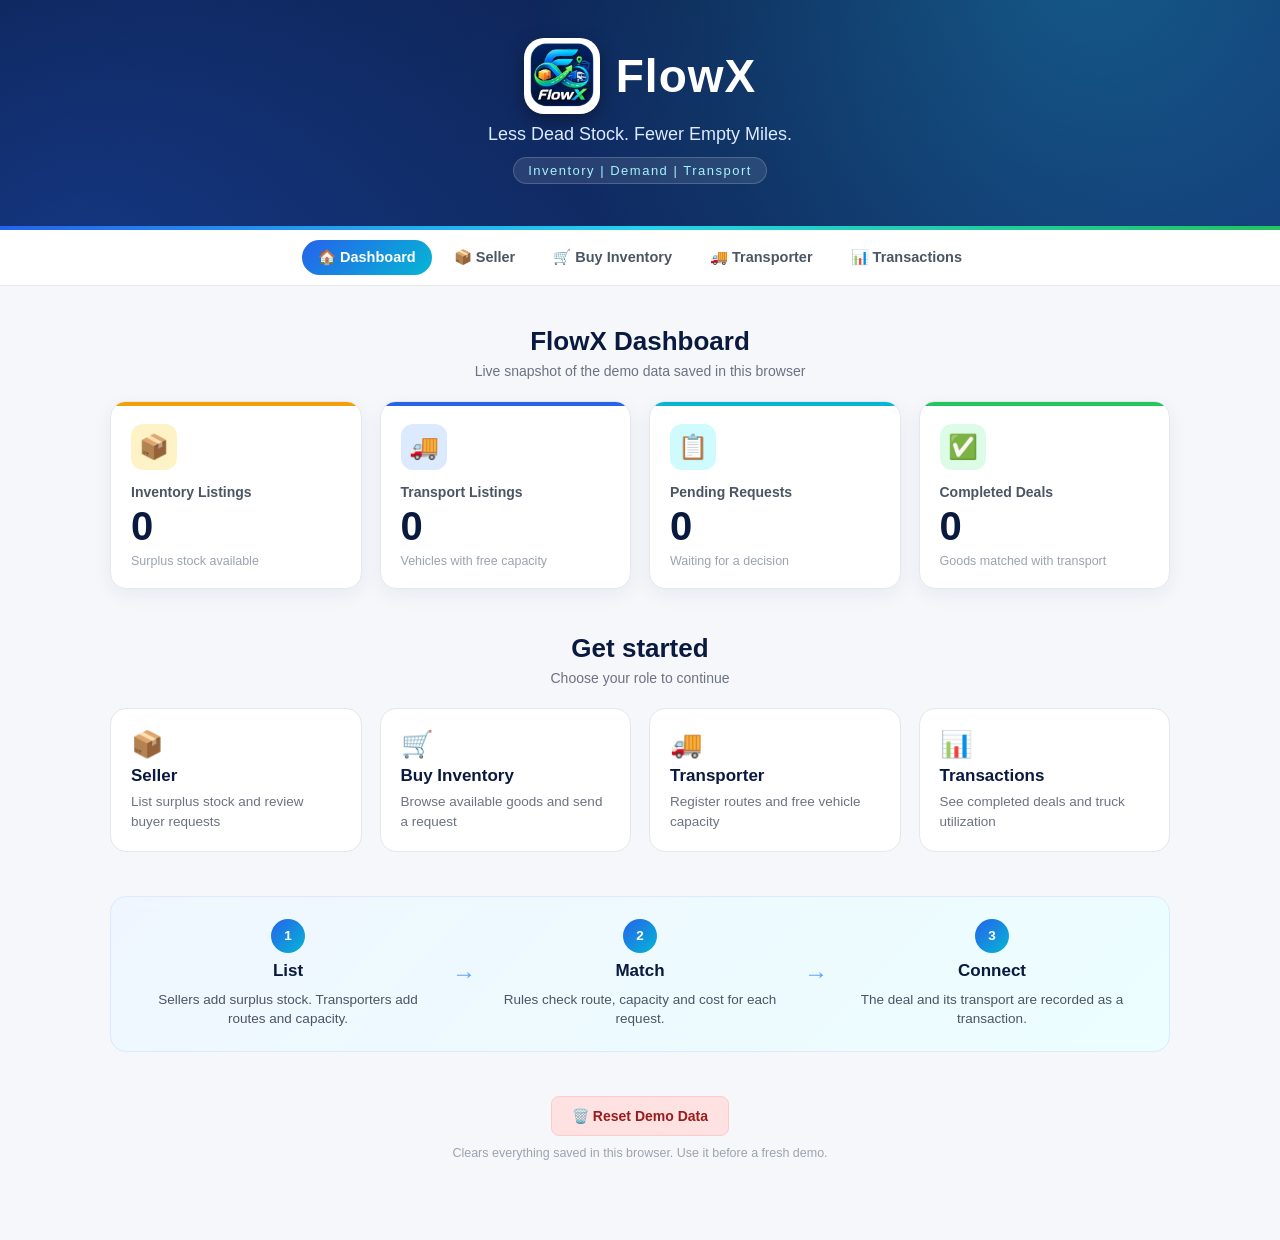
==== commit eb432934: "Add files via upload" ====
--- a/index.html
+++ b/index.html
@@ -20,6 +20,14 @@
         <p>Less Dead Stock. Fewer Empty Miles.</p>
         <span class="header-sub">Inventory | Demand | Transport</span>
     </header>
+
+    <nav class="site-nav">
+        <a href="index.html" class="current" aria-current="page">🏠 Dashboard</a>
+        <a href="seller.html">📦 Seller</a>
+        <a href="inventory.html">🛒 Buy Inventory</a>
+        <a href="transport.html">🚚 Transporter</a>
+        <a href="transactions.html">📊 Transactions</a>
+    </nav>
 
     <main>
 
--- a/style.css
+++ b/style.css
@@ -106,77 +106,6 @@
 
 
 /* =========================
-   FLOWX NAVIGATION
-   ========================= */
-
-.flowx-navigation {
-    display: flex;
-    justify-content: center;
-    align-items: center;
-    flex-wrap: wrap;
-    gap: 12px;
-    margin: 25px 0 30px;
-}
-
-.flowx-navigation button {
-    background: white;
-    color: #222;
-    border: 1px solid #d1d5db;
-
-    padding: 13px 22px;
-
-    border-radius: 8px;
-    cursor: pointer;
-
-    font-size: 15px;
-    font-weight: 600;
-
-    transition:
-        transform 0.2s,
-        box-shadow 0.2s,
-        background 0.2s;
-}
-
-.flowx-navigation button:hover {
-    transform: translateY(-2px);
-    background: #f9fafb;
-    box-shadow:
-        0 5px 15px rgba(0, 0, 0, 0.08);
-}
-
-
-/* =========================
-   FORMS
-   ========================= */
-
-#sellerForm,
-#transportForm {
-    display: none;
-
-    background: white;
-
-    padding: 30px;
-    margin: 35px auto;
-
-    max-width: 520px;
-
-    border-radius: 14px;
-
-    box-shadow:
-        0 8px 25px rgba(0, 0, 0, 0.08);
-
-    text-align: center;
-}
-
-#sellerForm h2,
-#transportForm h2 {
-    margin-top: 0;
-    margin-bottom: 25px;
-    font-size: 24px;
-}
-
-
-/* =========================
    INPUTS
    ========================= */
 
@@ -244,42 +173,6 @@
 
 
 /* =========================
-   FORM BUTTONS
-   ========================= */
-
-#sellerForm button,
-#transportForm button {
-    background: #2563eb;
-
-    color: white;
-
-    border: none;
-
-    padding: 13px 24px;
-
-    border-radius: 8px;
-
-    cursor: pointer;
-
-    font-size: 15px;
-    font-weight: 600;
-
-    margin-top: 10px;
-
-    transition:
-        background 0.2s,
-        transform 0.2s;
-}
-
-#sellerForm button:hover,
-#transportForm button:hover {
-    background: #1d4ed8;
-
-    transform: translateY(-1px);
-}
-
-
-/* =========================
    MESSAGE AREA
    ========================= */
 
@@ -289,192 +182,6 @@
 
 
 /* =========================
-   INVENTORY GRID
-   ========================= */
-
-.inventory-container {
-    display: flex;
-
-    flex-wrap: wrap;
-
-    justify-content: center;
-
-    gap: 22px;
-
-    margin-top: 25px;
-}
-
-
-/* =========================
-   INVENTORY CARD
-   ========================= */
-
-.inventory-card {
-    background: white;
-
-    width: 300px;
-
-    padding: 24px;
-
-    border-radius: 14px;
-
-    text-align: left;
-
-    border: 1px solid #e5e7eb;
-
-    box-shadow:
-        0 6px 20px rgba(0, 0, 0, 0.06);
-
-    transition:
-        transform 0.2s,
-        box-shadow 0.2s;
-}
-
-.inventory-card:hover {
-    transform: translateY(-4px);
-
-    box-shadow:
-        0 12px 28px rgba(0, 0, 0, 0.10);
-}
-
-.inventory-card h3 {
-    margin-top: 0;
-
-    margin-bottom: 18px;
-
-    font-size: 20px;
-}
-
-.inventory-card p {
-    margin: 9px 0;
-
-    color: #4b5563;
-
-    line-height: 1.5;
-}
-
-
-/* =========================
-   INVENTORY INPUT
-   ========================= */
-
-.inventory-card label {
-    display: block;
-
-    margin-top: 18px;
-    margin-bottom: 6px;
-
-    font-weight: bold;
-
-    color: #374151;
-}
-
-.inventory-card input {
-    width: 100%;
-
-    margin: 6px 0 12px;
-}
-
-
-/* =========================
-   REQUEST BUTTON
-   ========================= */
-
-.request-button {
-    width: 100%;
-
-    margin: 12px 0 0;
-
-    padding: 12px;
-
-    background: #2563eb;
-
-    color: white;
-
-    border: none;
-
-    border-radius: 8px;
-
-    cursor: pointer;
-
-    font-size: 15px;
-
-    font-weight: 600;
-
-    transition:
-        background 0.2s,
-        transform 0.2s;
-}
-
-.request-button:hover {
-    background: #1d4ed8;
-
-    transform: translateY(-1px);
-}
-
-
-/* =========================
-   TRANSPORT MATCH
-   ========================= */
-
-.transport-match {
-    margin-top: 18px;
-
-    padding: 16px;
-
-    background: #f0fdf4;
-
-    border: 1px solid #bbf7d0;
-
-    border-radius: 10px;
-}
-
-.transport-match h4 {
-    margin-top: 0;
-
-    margin-bottom: 12px;
-
-    font-size: 16px;
-}
-
-.transport-match p {
-    margin: 6px 0;
-
-    color: #166534;
-}
-
-
-/* =========================
-   GENERAL BUTTONS
-   INSIDE REQUEST CARDS
-   ========================= */
-
-.inventory-card button:not(.request-button) {
-    padding: 10px 14px;
-
-    margin: 10px 5px 0 0;
-
-    border: none;
-
-    border-radius: 7px;
-
-    cursor: pointer;
-
-    background: #2563eb;
-
-    color: white;
-
-    font-size: 14px;
-}
-
-.inventory-card button:not(.request-button):hover {
-    background: #1d4ed8;
-
-    transform: translateY(-1px);
-}
-
-
-/* =========================
    RESET BUTTON
    ========================= */
 
@@ -491,71 +198,6 @@
 }
 
 
-/* =========================
-   MOBILE RESPONSIVE
-   ========================= */
-
-@media screen and (max-width: 600px) {
-
-    header {
-        padding: 35px 15px;
-    }
-
-    header h1 {
-        font-size: 38px;
-    }
-
-    header p {
-        font-size: 16px;
-    }
-
-    main {
-        padding: 25px 15px;
-    }
-
-    main > button {
-        width: 100%;
-        max-width: 350px;
-    }
-
-
-    /* Navigation */
-
-    .flowx-navigation {
-        flex-direction: column;
-
-        align-items: center;
-
-        gap: 10px;
-
-        margin: 20px 0 25px;
-    }
-
-    .flowx-navigation button {
-        width: 100%;
-
-        max-width: 350px;
-    }
-
-
-    /* Inventory */
-
-    .inventory-card {
-        width: 100%;
-
-        max-width: 350px;
-    }
-
-
-    /* Forms */
-
-    #sellerForm,
-    #transportForm {
-        width: 100%;
-
-        padding: 22px;
-    }
-}
 .brand {
     display: flex;
     align-items: center;
@@ -587,24 +229,6 @@
         gap: 12px;
     }
 }
-#sellInventoryBtn,
-#viewRequestsBtn,
-#addTransportBtn,
-#availableTransportBtn,
-#transportRequestsBtn {
-    transition: 0.2s ease;
-}
-
-#sellInventoryBtn.active,
-#viewRequestsBtn.active,
-#addTransportBtn.active,
-#availableTransportBtn.active,
-#transportRequestsBtn.active {
-    background-color: #01ffff;
-    color: black;
-}
-
-
 /* =========================
    DASHBOARD
    ========================= */
@@ -893,3 +517,603 @@
         transform: rotate(90deg);
     }
 }
+
+
+/* =========================
+   SITE NAVIGATION
+   ========================= */
+
+.site-nav {
+    display: flex;
+    justify-content: center;
+    gap: 6px;
+
+    padding: 10px 12px;
+
+    background: white;
+    border-bottom: 1px solid #e5e7eb;
+
+    overflow-x: auto;
+    scrollbar-width: none;
+}
+
+.site-nav::-webkit-scrollbar {
+    display: none;
+}
+
+.site-nav a {
+    flex: none;
+
+    padding: 9px 16px;
+
+    border-radius: 999px;
+
+    color: #4b5563;
+    font-size: 14.5px;
+    font-weight: 600;
+    text-decoration: none;
+
+    transition: background 0.2s, color 0.2s;
+}
+
+.site-nav a:hover {
+    background: #eff6ff;
+    color: #1d4ed8;
+}
+
+.site-nav a.current {
+    background: linear-gradient(135deg, #2563eb, #06b6d4);
+    color: white;
+}
+
+
+/* =========================
+   TABS (inside Seller / Transporter)
+   ========================= */
+
+.flowx-navigation {
+    display: flex;
+    justify-content: center;
+    flex-wrap: wrap;
+    gap: 10px;
+
+    margin: 0 0 28px;
+}
+
+.flowx-navigation button {
+    background: white;
+    color: #374151;
+    border: 1px solid #d1d5db;
+
+    padding: 12px 20px;
+    border-radius: 10px;
+
+    cursor: pointer;
+    font-size: 15px;
+    font-weight: 600;
+
+    transition: transform 0.2s, box-shadow 0.2s, background 0.2s, color 0.2s;
+}
+
+.flowx-navigation button:hover {
+    transform: translateY(-2px);
+    background: #f9fafb;
+    box-shadow: 0 5px 15px rgba(0, 0, 0, 0.08);
+}
+
+.flowx-navigation button.active {
+    background: linear-gradient(135deg, #2563eb, #0891b2);
+    border-color: transparent;
+    color: white;
+    box-shadow: 0 6px 16px rgba(37, 99, 235, 0.30);
+}
+
+
+/* =========================
+   FORMS
+   ========================= */
+
+#sellerForm,
+#transportForm {
+    display: none;
+
+    max-width: 560px;
+    margin: 0 auto;
+    padding: 32px;
+
+    background: white;
+    border: 1px solid #e5e7eb;
+    border-top: 4px solid #2563eb;
+    border-radius: 16px;
+
+    box-shadow: 0 10px 30px rgba(10, 26, 63, 0.08);
+
+    text-align: left;
+}
+
+#sellerForm h2,
+#transportForm h2 {
+    margin: 0;
+    font-size: 24px;
+    color: #0a1a3f;
+}
+
+.form-note {
+    margin: 6px 0 22px;
+    color: #6b7280;
+    font-size: 14px;
+}
+
+.form-field {
+    margin-bottom: 16px;
+}
+
+.form-field label {
+    display: block;
+    margin-bottom: 6px;
+
+    font-size: 13.5px;
+    font-weight: 600;
+    color: #374151;
+}
+
+.form-field input,
+.form-field select {
+    max-width: none;
+    margin: 0;
+}
+
+.form-row {
+    display: grid;
+    grid-template-columns: 1fr 1fr;
+    gap: 14px;
+}
+
+.form-hint {
+    margin: 4px 0 20px;
+    padding: 11px 14px;
+
+    background: #eff6ff;
+    border: 1px solid #dbeafe;
+    border-radius: 10px;
+
+    color: #1e40af;
+    font-size: 13px;
+    line-height: 1.45;
+}
+
+#sellerForm .form-submit,
+#transportForm .form-submit {
+    width: 100%;
+    margin: 0;
+    padding: 14px;
+
+    background: linear-gradient(135deg, #2563eb, #0891b2);
+    color: white;
+
+    border: none;
+    border-radius: 10px;
+
+    font-size: 16px;
+    font-weight: 700;
+    cursor: pointer;
+
+    transition: transform 0.2s, box-shadow 0.2s;
+}
+
+#sellerForm .form-submit:hover,
+#transportForm .form-submit:hover {
+    transform: translateY(-2px);
+    box-shadow: 0 10px 22px rgba(37, 99, 235, 0.30);
+}
+
+
+/* =========================
+   PAGE CONTENT (#message)
+   ========================= */
+
+/* no extra gap when the content is the first thing on the page */
+#message:first-child {
+    margin-top: 0;
+}
+
+#message > h2 {
+    margin: 0 0 22px;
+    font-size: 26px;
+    color: #0a1a3f;
+}
+
+
+/* =========================
+   CARDS (inventory, requests, transport, transactions)
+   ========================= */
+
+.inventory-container {
+    display: grid;
+    grid-template-columns: repeat(auto-fill, minmax(290px, 1fr));
+    gap: 20px;
+
+    margin-top: 6px;
+}
+
+.inventory-card {
+    display: flex;
+    flex-direction: column;
+
+    background: white;
+    padding: 22px;
+
+    border: 1px solid #e5e7eb;
+    border-radius: 16px;
+
+    text-align: left;
+
+    box-shadow: 0 6px 20px rgba(10, 26, 63, 0.06);
+
+    transition: transform 0.2s, box-shadow 0.2s;
+}
+
+.inventory-card:hover {
+    transform: translateY(-4px);
+    box-shadow: 0 14px 30px rgba(10, 26, 63, 0.12);
+}
+
+.inventory-card h3 {
+    margin: 0 0 14px;
+    padding-bottom: 12px;
+
+    border-bottom: 1px solid #f1f5f9;
+
+    font-size: 19px;
+    color: #0a1a3f;
+}
+
+.inventory-card p {
+    display: flex;
+    justify-content: space-between;
+    align-items: baseline;
+    gap: 14px;
+
+    margin: 8px 0;
+
+    color: #111827;
+    font-size: 14.5px;
+    line-height: 1.4;
+    text-align: right;
+}
+
+.inventory-card p strong {
+    flex: none;
+
+    color: #6b7280;
+    font-weight: 600;
+    text-align: left;
+}
+
+.inventory-card p.card-note {
+    justify-content: flex-start;
+    color: #6b7280;
+    font-size: 13px;
+    text-align: left;
+}
+
+.inventory-card p.total-row {
+    margin-top: 14px;
+    padding-top: 12px;
+
+    border-top: 1px dashed #d1d5db;
+
+    font-size: 17px;
+    font-weight: 700;
+    color: #0a1a3f;
+}
+
+.inventory-card p.total-row strong {
+    color: #0a1a3f;
+}
+
+.inventory-card label {
+    display: block;
+
+    margin: 14px 0 6px;
+
+    font-size: 13.5px;
+    font-weight: 600;
+    color: #374151;
+}
+
+.inventory-card input {
+    width: 100%;
+    max-width: none;
+    margin: 0 0 4px;
+}
+
+.inventory-card hr {
+    width: 100%;
+    margin: 12px 0 4px;
+
+    border: none;
+    border-top: 1px solid #f1f5f9;
+}
+
+
+/* =========================
+   CARD BUTTONS
+   ========================= */
+
+.request-button {
+    width: 100%;
+    margin: 14px 0 0;
+    padding: 12px;
+
+    background: linear-gradient(135deg, #2563eb, #0891b2);
+    color: white;
+
+    border: none;
+    border-radius: 10px;
+
+    font-size: 15px;
+    font-weight: 700;
+    cursor: pointer;
+
+    transition: transform 0.2s, box-shadow 0.2s;
+}
+
+.request-button:hover {
+    transform: translateY(-2px);
+    box-shadow: 0 8px 18px rgba(37, 99, 235, 0.30);
+}
+
+.inventory-card > button:not(.request-button) {
+    margin: 12px 8px 0 0;
+    padding: 10px 16px;
+
+    border: none;
+    border-radius: 9px;
+
+    background: #2563eb;
+    color: white;
+
+    font-size: 14px;
+    font-weight: 600;
+    cursor: pointer;
+
+    transition: transform 0.2s, background 0.2s;
+}
+
+.inventory-card > button:not(.request-button):hover {
+    transform: translateY(-1px);
+}
+
+.inventory-card > button[onclick^="accept"] {
+    background: #16a34a;
+}
+
+.inventory-card > button[onclick^="accept"]:hover {
+    background: #15803d;
+}
+
+.inventory-card > button[onclick^="reject"] {
+    background: #fee2e2;
+    color: #991b1b;
+}
+
+.inventory-card > button[onclick^="reject"]:hover {
+    background: #fecaca;
+}
+
+
+/* =========================
+   STATUS BADGES
+   ========================= */
+
+.badge {
+    display: inline-block;
+
+    padding: 3px 11px;
+
+    border-radius: 999px;
+
+    background: #f3f4f6;
+    color: #374151;
+
+    font-size: 12.5px;
+    font-weight: 700;
+}
+
+.badge-pending   { background: #fef3c7; color: #92400e; }
+.badge-accepted,
+.badge-confirmed { background: #dcfce7; color: #166534; }
+.badge-rejected  { background: #fee2e2; color: #991b1b; }
+.badge-reserved  { background: #e0f2fe; color: #075985; }
+
+
+/* =========================
+   TRANSPORT MATCH BOX
+   ========================= */
+
+.transport-match {
+    margin-top: 14px;
+    padding: 14px 16px;
+
+    background: #f0fdf4;
+    border: 1px solid #bbf7d0;
+    border-radius: 12px;
+}
+
+.transport-match h4 {
+    margin: 0 0 8px;
+
+    font-size: 15px;
+    color: #166534;
+}
+
+.transport-match p {
+    margin: 6px 0;
+    color: #14532d;
+}
+
+.transport-match p strong {
+    color: #3f8f5c;
+}
+
+.util-bar {
+    height: 8px;
+    margin-top: 10px;
+
+    background: #dcfce7;
+    border-radius: 999px;
+
+    overflow: hidden;
+}
+
+.util-bar span {
+    display: block;
+    height: 100%;
+    min-width: 4px;
+
+    background: linear-gradient(90deg, #22c55e, #06b6d4);
+    border-radius: 999px;
+}
+
+
+/* =========================
+   TRANSACTION SUMMARY
+   ========================= */
+
+.summary-strip {
+    display: grid;
+    grid-template-columns: repeat(3, minmax(0, 1fr));
+    gap: 16px;
+
+    margin-bottom: 24px;
+}
+
+.summary-item {
+    padding: 18px 12px;
+
+    background: linear-gradient(135deg, #eff6ff, #ecfeff);
+    border: 1px solid #dbeafe;
+    border-radius: 14px;
+}
+
+.summary-item strong {
+    display: block;
+
+    font-size: 26px;
+    color: #0a1a3f;
+}
+
+.summary-item span {
+    display: block;
+    margin-top: 4px;
+
+    font-size: 13px;
+    color: #6b7280;
+}
+
+
+/* =========================
+   EMPTY STATE
+   ========================= */
+
+.empty-state {
+    max-width: 460px;
+    margin: 10px auto 0;
+    padding: 36px 24px;
+
+    background: white;
+    border: 2px dashed #cbd5e1;
+    border-radius: 16px;
+}
+
+.empty-icon {
+    font-size: 40px;
+}
+
+.empty-state h3 {
+    margin: 10px 0 6px;
+    font-size: 19px;
+    color: #0a1a3f;
+}
+
+.empty-state p {
+    margin: 0;
+    color: #6b7280;
+    font-size: 14.5px;
+    line-height: 1.5;
+}
+
+.empty-action {
+    display: inline-block;
+
+    margin-top: 18px;
+    padding: 11px 22px;
+
+    background: linear-gradient(135deg, #2563eb, #0891b2);
+    color: white;
+
+    border-radius: 10px;
+
+    font-size: 14.5px;
+    font-weight: 700;
+    text-decoration: none;
+}
+
+
+/* =========================
+   MOBILE (inner pages)
+   ========================= */
+
+@media screen and (max-width: 600px) {
+
+    header {
+        padding: 30px 15px 38px;
+    }
+
+    header h1 {
+        font-size: 36px;
+    }
+
+    header p {
+        font-size: 15px;
+    }
+
+    main {
+        padding: 24px 14px;
+    }
+
+    .site-nav {
+        flex-wrap: wrap;
+        justify-content: center;
+        gap: 4px;
+    }
+
+    .site-nav a {
+        padding: 8px 12px;
+        font-size: 13.5px;
+    }
+
+    .flowx-navigation button {
+        flex: 1 1 100%;
+    }
+
+    #sellerForm,
+    #transportForm {
+        padding: 22px 18px;
+    }
+
+    .form-row {
+        grid-template-columns: 1fr;
+        gap: 0;
+    }
+
+    .inventory-container {
+        grid-template-columns: 1fr;
+    }
+
+    .summary-strip {
+        grid-template-columns: 1fr;
+        gap: 10px;
+    }
+}
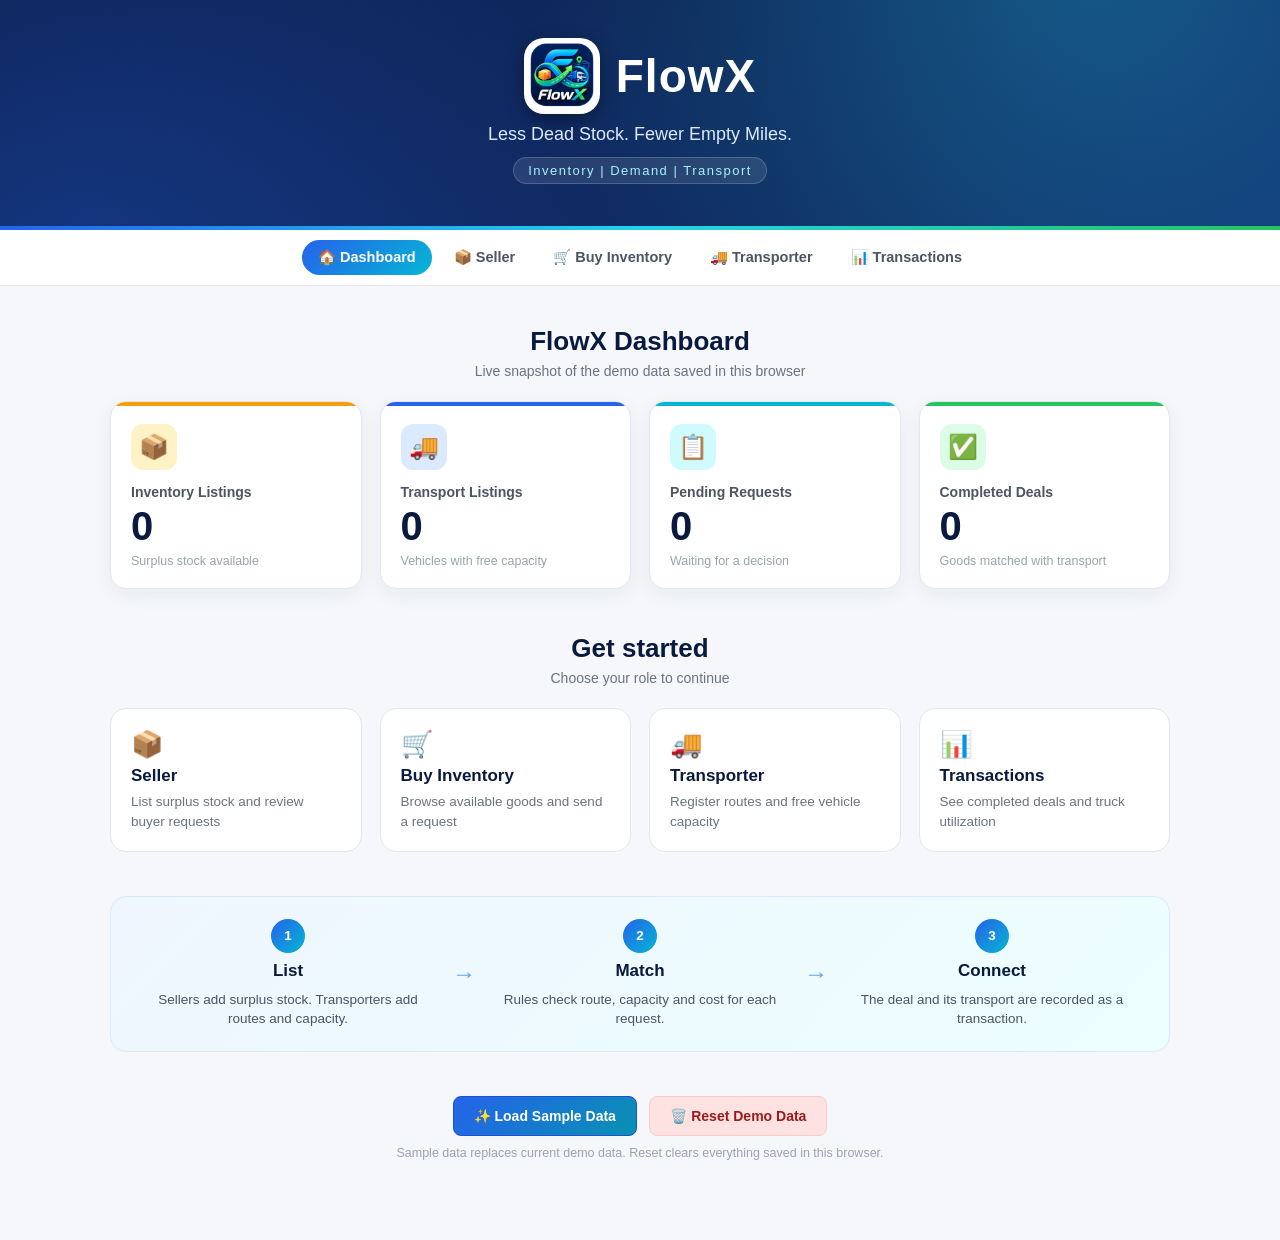
==== commit aa4c0dfa: "Add files via upload" ====
--- a/index.html
+++ b/index.html
@@ -156,11 +156,16 @@
 
         <div class="demo-tools">
             <button
+                onclick="loadSampleData()"
+                class="sample-button">
+                ✨ Load Sample Data
+            </button>
+            <button
                 onclick="resetFlowXData()"
                 class="reset-button">
                 🗑️ Reset Demo Data
             </button>
-            <p>Clears everything saved in this browser. Use it before a fresh demo.</p>
+            <p>Sample data replaces current demo data. Reset clears everything saved in this browser.</p>
         </div>
 
         <div id="message"></div>
--- a/style.css
+++ b/style.css
@@ -197,6 +197,51 @@
     background: #fecaca !important;
 }
 
+.demo-tools .sample-button {
+    margin: 0 8px 0 0;
+    padding: 11px 20px;
+    border: 1px solid #1d4ed8;
+    border-radius: 8px;
+    background: linear-gradient(135deg, #2563eb, #0891b2);
+    color: white;
+    cursor: pointer;
+    font-size: 14px;
+    font-weight: 700;
+}
+
+.demo-tools .sample-button:hover {
+    box-shadow: 0 6px 16px rgba(37, 99, 235, 0.25);
+}
+
+.flowx-toast {
+    position: fixed;
+    z-index: 1000;
+    top: 20px;
+    left: 50%;
+    width: max-content;
+    max-width: calc(100% - 32px);
+    padding: 14px 20px;
+    border: 1px solid #bfdbfe;
+    border-radius: 12px;
+    background: #eff6ff;
+    color: #1e3a8a;
+    box-shadow: 0 12px 32px rgba(10, 26, 63, 0.18);
+    font-size: 14px;
+    line-height: 1.45;
+    text-align: left;
+    white-space: pre-line;
+    opacity: 0;
+    visibility: hidden;
+    transform: translate(-50%, -12px);
+    transition: opacity 0.2s, transform 0.2s, visibility 0.2s;
+}
+
+.flowx-toast.visible {
+    opacity: 1;
+    visibility: visible;
+    transform: translate(-50%, 0);
+}
+
 
 .brand {
     display: flex;
@@ -941,6 +986,22 @@
     border-radius: 12px;
 }
 
+.transport-no-match {
+    margin-top: 14px;
+    padding: 14px 16px;
+    border: 1px solid #fecaca;
+    border-radius: 12px;
+    background: #fef2f2;
+    color: #991b1b;
+}
+
+.transport-no-match p {
+    margin: 6px 0 0;
+    color: #7f1d1d;
+    font-size: 13px;
+    line-height: 1.4;
+}
+
 .transport-match h4 {
     margin: 0 0 8px;
 
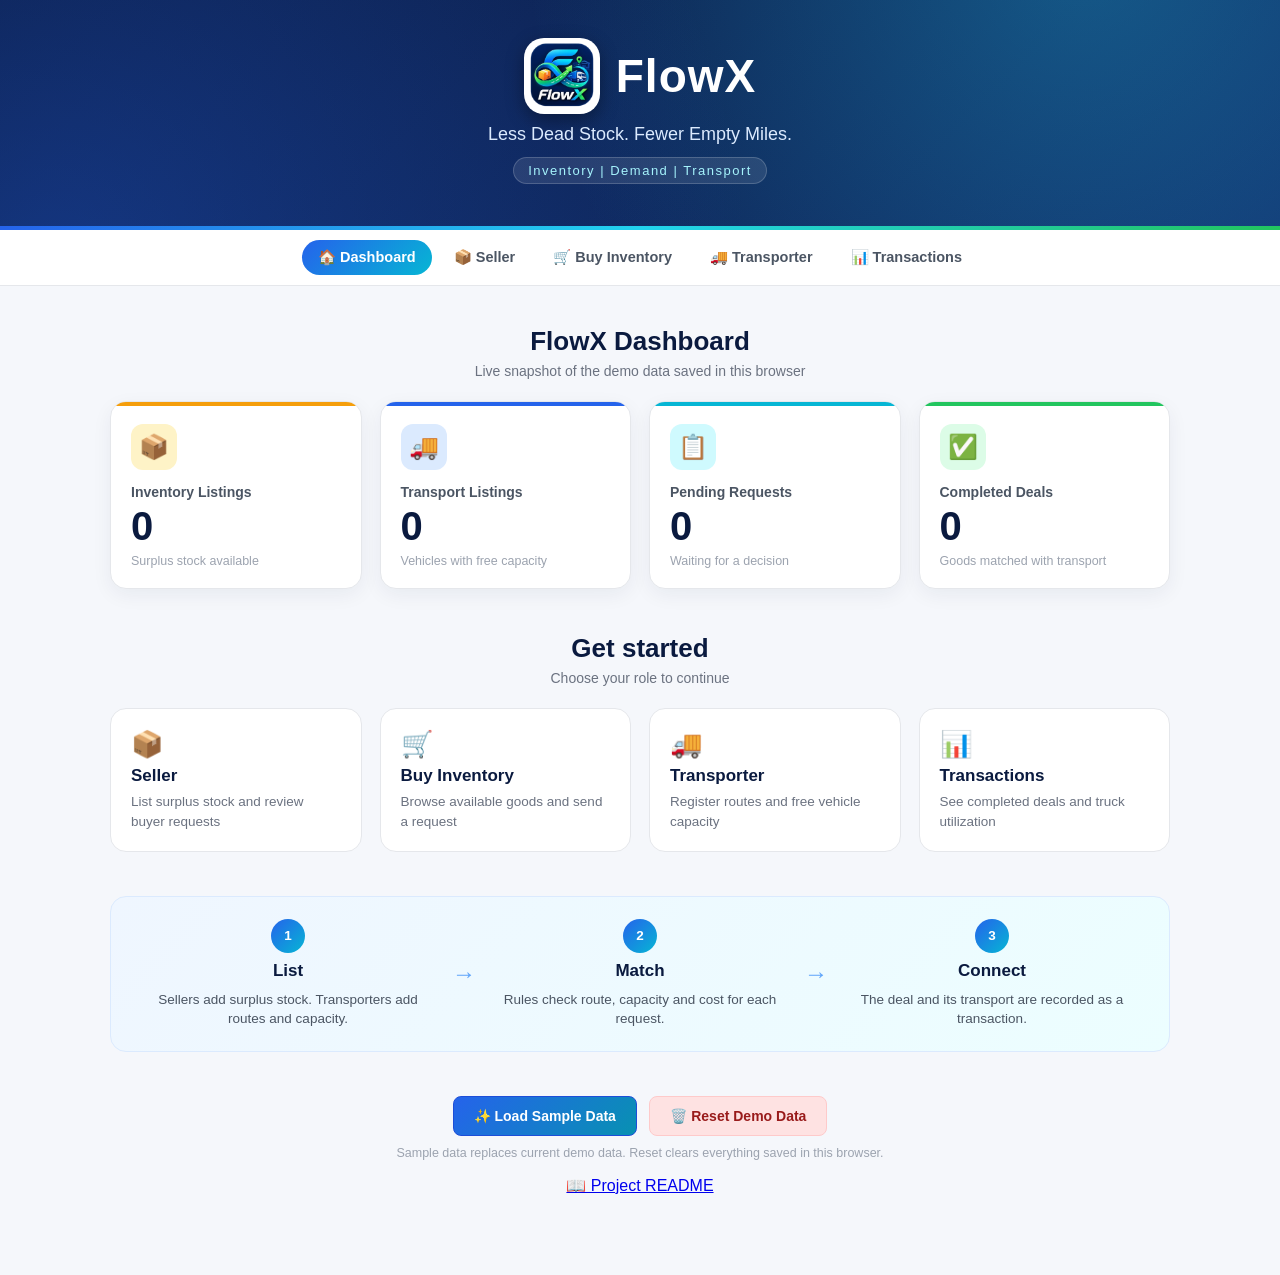
==== commit caddd71b: "Add files via upload" ====
--- a/index.html
+++ b/index.html
@@ -168,6 +168,10 @@
             <p>Sample data replaces current demo data. Reset clears everything saved in this browser.</p>
         </div>
 
+        <p class="readme-link">
+            <a href="README.md">📖 Project README</a>
+        </p>
+
         <div id="message"></div>
 
     </main>
--- a/style.css
+++ b/style.css
@@ -1178,3 +1178,22 @@
         gap: 10px;
     }
 }
+
+.site-footer {
+  text-align: center;
+  padding: 24px 16px;
+  margin-top: 40px;
+  border-top: 1px solid #e2e8f0;
+  color: #64748b;
+  font-size: 14px;
+}
+
+.site-footer a {
+  color: #2563eb;
+  text-decoration: none;
+  font-weight: 600;
+}
+
+.site-footer a:hover {
+  text-decoration: underline;
+}
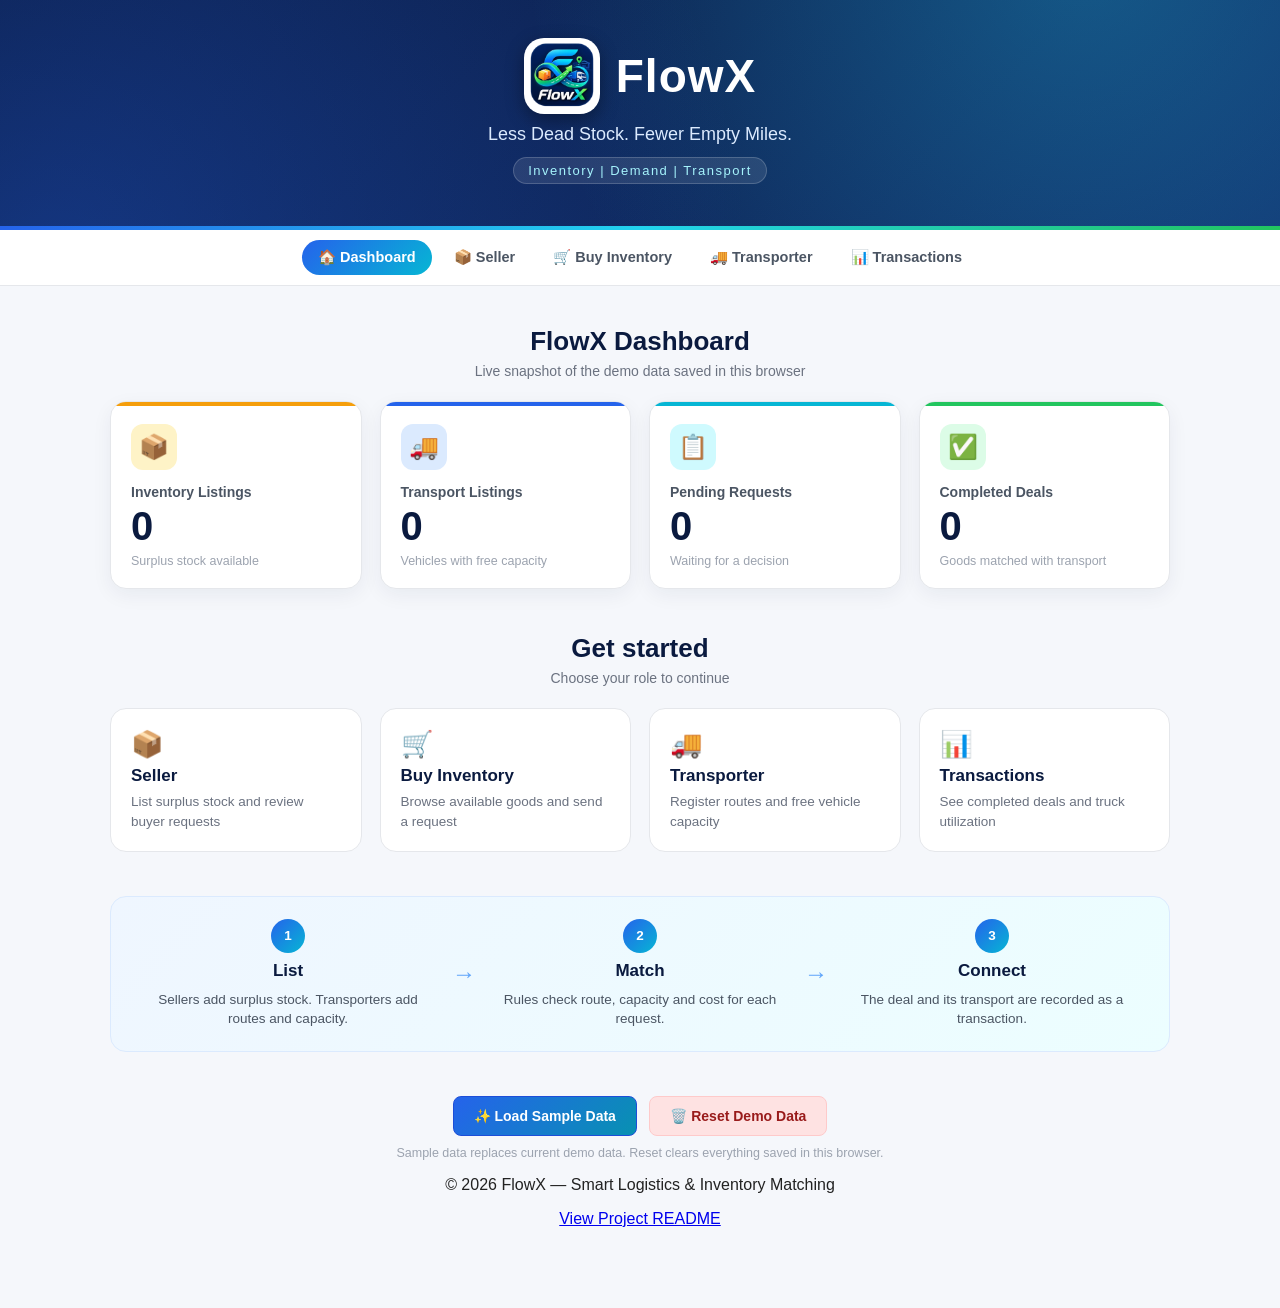
==== commit b5b6b5af: "Add footer with project information and README link Replaced readme link with footer containing proj" ====
--- a/index.html
+++ b/index.html
@@ -168,9 +168,16 @@
             <p>Sample data replaces current demo data. Reset clears everything saved in this browser.</p>
         </div>
 
-        <p class="readme-link">
-            <a href="README.md">📖 Project README</a>
-        </p>
+       
+<footer class="site-footer">
+  <p>
+    © 2026 FlowX — Smart Logistics & Inventory Matching
+  </p>
+  <a href="README.md" target="_blank" rel="noopener noreferrer">
+    View Project README
+  </a>
+</footer>
+
 
         <div id="message"></div>
 
--- a/style.css
+++ b/style.css
@@ -1178,22 +1178,3 @@
         gap: 10px;
     }
 }
-
-.site-footer {
-  text-align: center;
-  padding: 24px 16px;
-  margin-top: 40px;
-  border-top: 1px solid #e2e8f0;
-  color: #64748b;
-  font-size: 14px;
-}
-
-.site-footer a {
-  color: #2563eb;
-  text-decoration: none;
-  font-weight: 600;
-}
-
-.site-footer a:hover {
-  text-decoration: underline;
-}
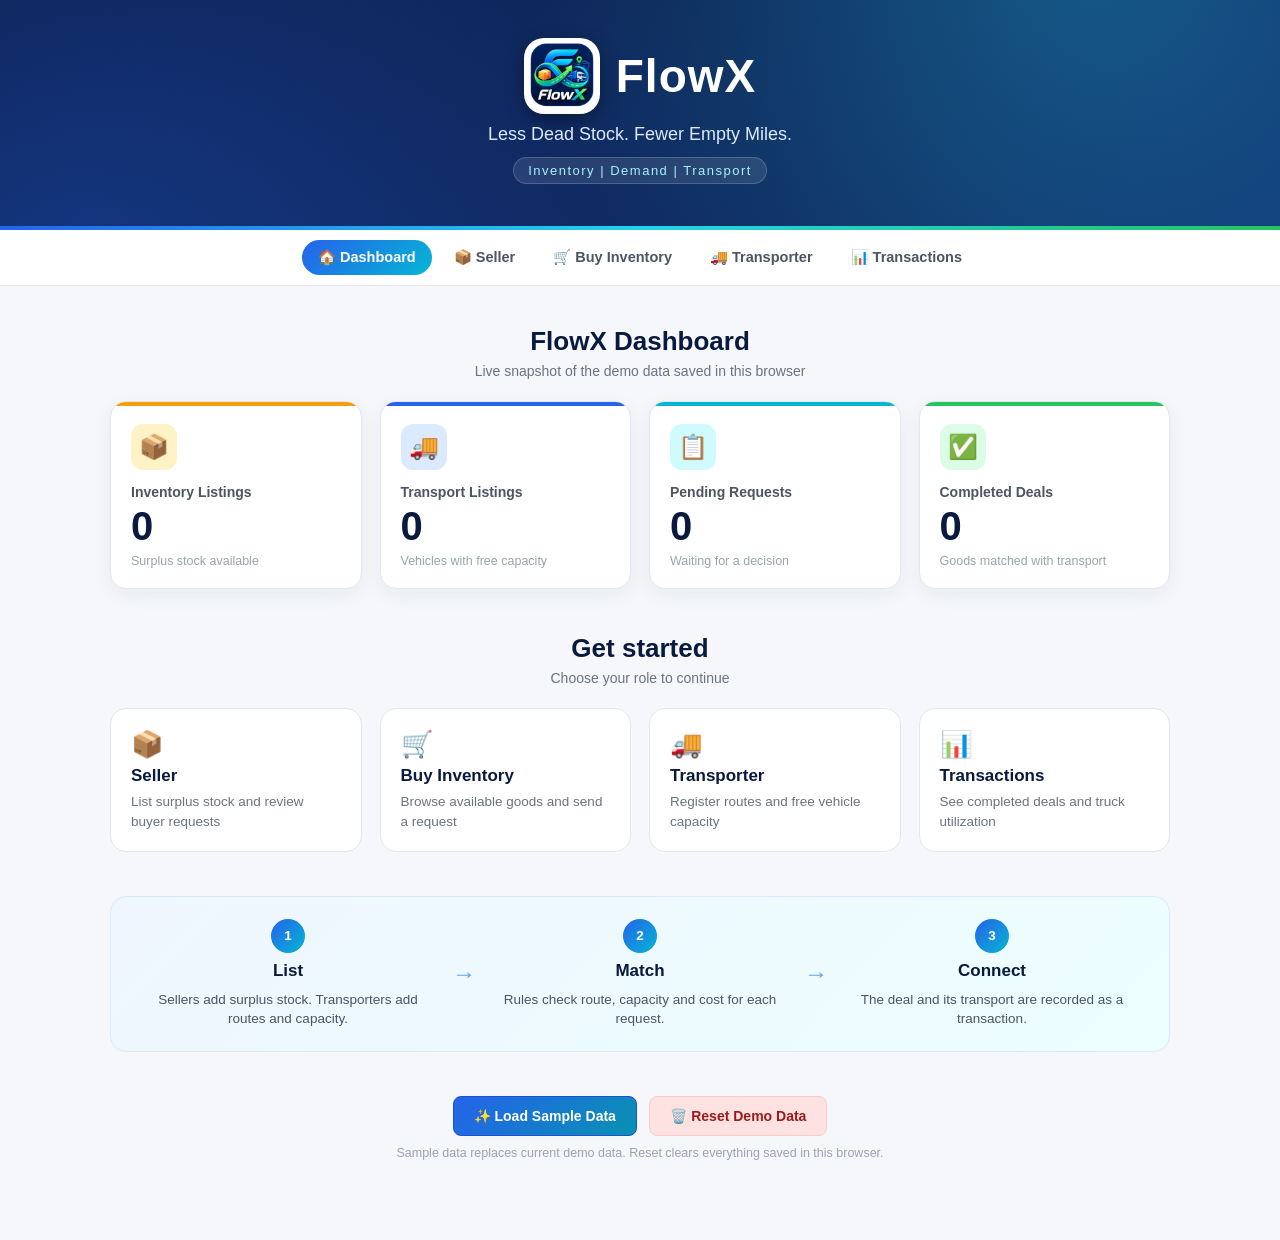
==== commit 7c8f2a33: "Update index.html" ====
--- a/index.html
+++ b/index.html
@@ -167,18 +167,7 @@
             </button>
             <p>Sample data replaces current demo data. Reset clears everything saved in this browser.</p>
         </div>
-
-       
-<footer class="site-footer">
-  <p>
-    © 2026 FlowX — Smart Logistics & Inventory Matching
-  </p>
-  <a href="README.md" target="_blank" rel="noopener noreferrer">
-    View Project README
-  </a>
-</footer>
-
-
+        
         <div id="message"></div>
 
     </main>
